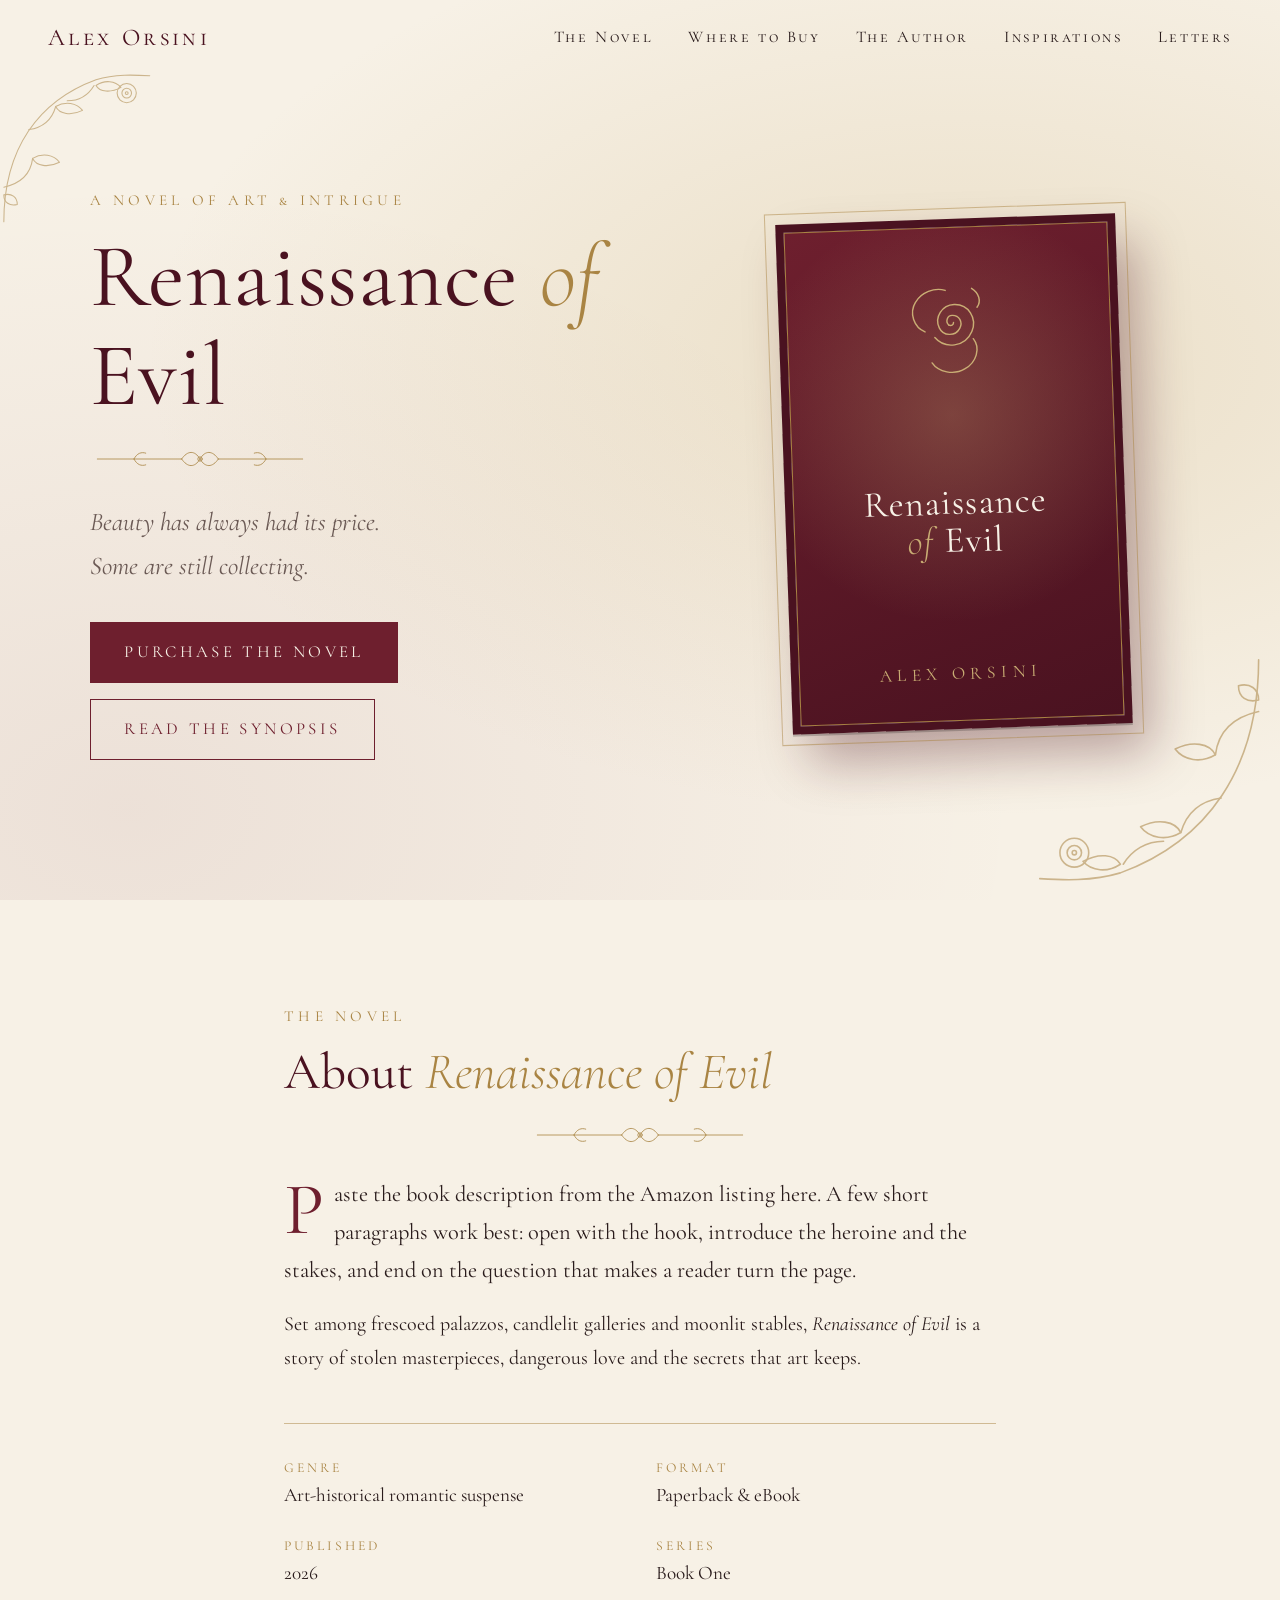
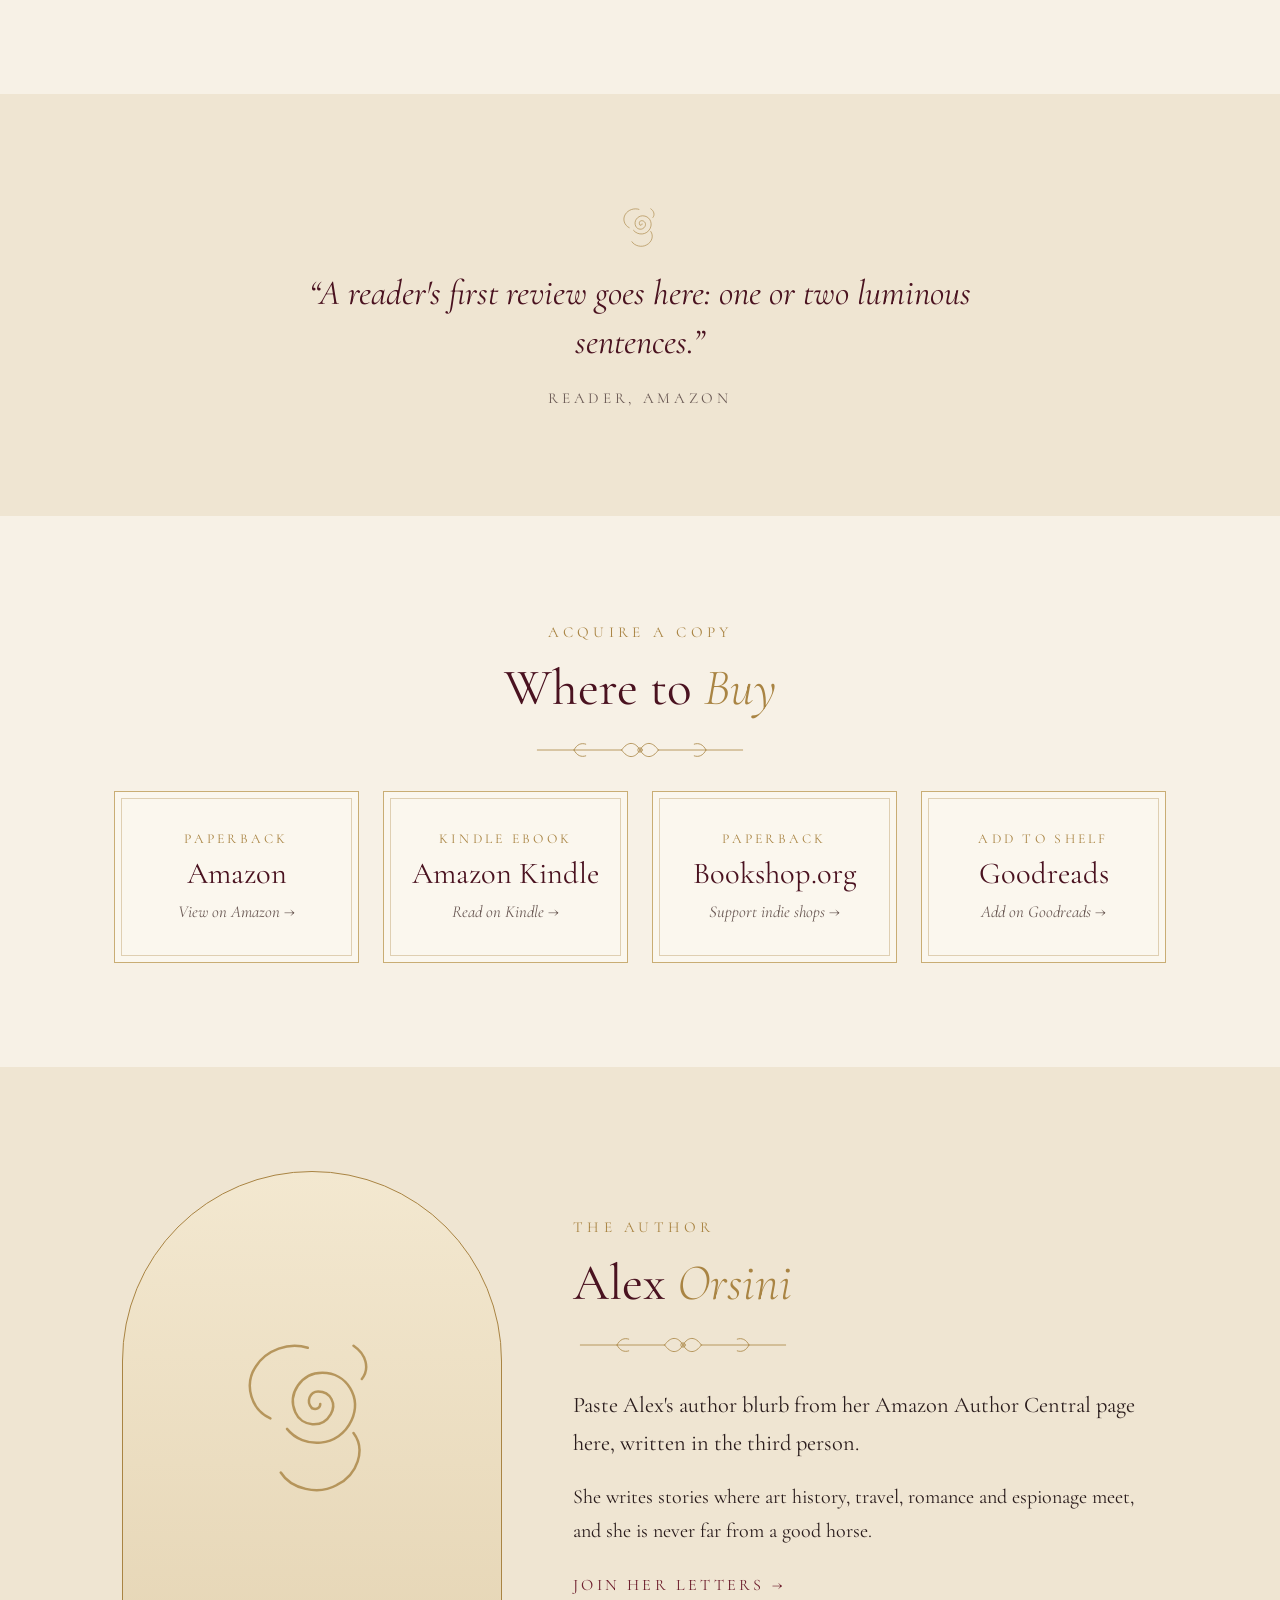
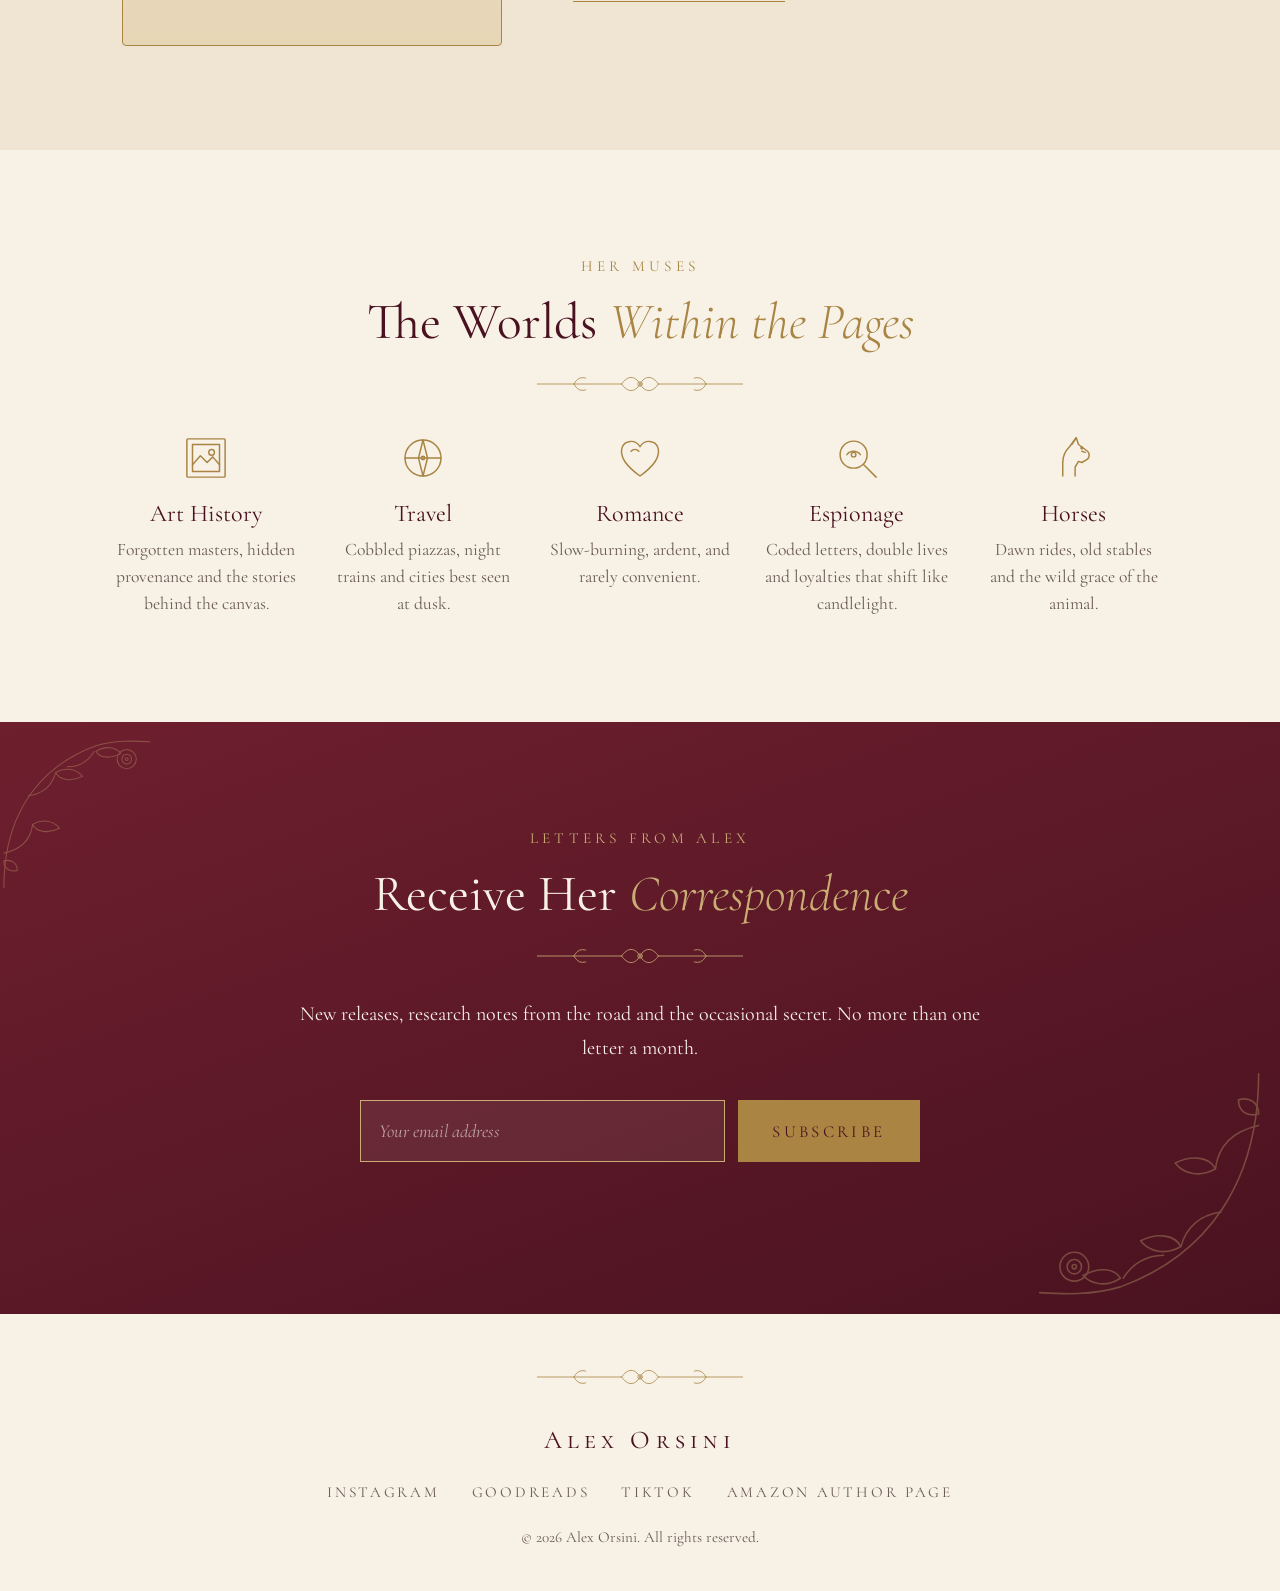
==== book-landing/index.html @ c4d339c2 "Add Alex Orsini author landing page (book-landing) Co-Authored-By: Claude Sonnet 5.5 <noreply@anthro" ====
<!DOCTYPE html>
<html lang="en">
<head>
<meta charset="UTF-8">
<meta name="viewport" content="width=device-width, initial-scale=1.0">
<title>Alex Orsini — Author of Renaissance of Evil</title>
<meta name="description" content="Alex Orsini writes novels of art, travel, romance and espionage. Discover her debut, Renaissance of Evil.">
<meta property="og:title" content="Alex Orsini — Renaissance of Evil">
<meta property="og:description" content="Art history, intrigue and romance. The debut novel by Alex Orsini.">
<meta property="og:type" content="website">
<link rel="preconnect" href="https://fonts.googleapis.com">
<link rel="preconnect" href="https://fonts.gstatic.com" crossorigin>
<link href="https://fonts.googleapis.com/css2?family=Cormorant+Garamond:ital,wght@0,300;0,400;0,500;0,600;1,300;1,400;1,500&family=Cormorant+SC:wght@400;500;600&display=swap" rel="stylesheet">
<link rel="stylesheet" href="style.css">
</head>
<body>

<!-- Reusable botanical drawings -->
<svg width="0" height="0" style="position:absolute" aria-hidden="true">
  <defs>
    <symbol id="rose" viewBox="0 0 100 100">
      <g fill="none" stroke="currentColor" stroke-width="1.2" stroke-linecap="round" stroke-linejoin="round">
        <path d="M50 50c-3-3-1-8 3-8 6 0 9 6 6 11-4 7-14 6-17-1-4-9 3-19 13-19 12 0 19 12 14 23-6 13-23 14-31 4"/>
        <path d="M50 50c2 1 4 0 4-2"/>
        <path d="M30 55c-9-4-13-16-7-25 5-8 16-12 25-9"/>
        <path d="M70 62c6 8 2 20-8 25-9 5-22 2-27-6"/>
        <path d="M74 36c4-5 2-12-4-16"/>
      </g>
    </symbol>
    <symbol id="leaf" viewBox="0 0 40 20">
      <g fill="none" stroke="currentColor" stroke-width="1.1" stroke-linecap="round" stroke-linejoin="round">
        <path d="M2 10C12 0 28 0 38 10 28 20 12 20 2 10z"/>
        <path d="M2 10h34"/>
      </g>
    </symbol>
    <symbol id="sprig" viewBox="0 0 300 40">
      <g fill="none" stroke="currentColor" stroke-width="1.1" stroke-linecap="round" stroke-linejoin="round">
        <path d="M10 20h115M175 20h115"/>
        <path d="M125 20c8-12 18-12 25 0 7-12 17-12 25 0"/>
        <path d="M125 20c8 12 18 12 25 0 7 12 17 12 25 0"/>
        <circle cx="150" cy="20" r="3"/>
        <path d="M60 20c4-8 10-10 16-8M60 20c4 8 10 10 16 8M240 20c-4-8-10-10-16-8M240 20c-4 8-10 10-16 8"/>
      </g>
    </symbol>
    <symbol id="corner" viewBox="0 0 160 160">
      <g fill="none" stroke="currentColor" stroke-width="1.1" stroke-linecap="round" stroke-linejoin="round">
        <path d="M4 156C4 80 40 30 100 8c20-6 40-5 56-4"/>
        <path d="M4 120c18-4 28-14 30-30M30 60c14-2 24-10 28-24M70 30c12 0 22-6 28-16"/>
        <path d="M34 90c10-6 22-4 28 4-12 6-24 4-28-4zM58 36c10-6 22-4 28 4-12 6-24 4-28-4zM100 14c9-6 20-5 26 2-11 6-22 5-26-2z"/>
        <path d="M18 138c-8 2-14-2-14-10 8-2 14 2 14 10z"/>
        <circle cx="132" cy="22" r="10"/><circle cx="132" cy="22" r="5"/><circle cx="132" cy="22" r="1.5"/>
      </g>
    </symbol>
    <symbol id="i-art" viewBox="0 0 48 48"><g fill="none" stroke="currentColor" stroke-width="1.3" stroke-linecap="round" stroke-linejoin="round"><rect x="7" y="7" width="34" height="34" rx="1"/><rect x="12" y="12" width="24" height="24"/><path d="M12 30l7-8 6 6 5-5 6 7"/><circle cx="29" cy="19" r="2.5"/></g></symbol>
    <symbol id="i-travel" viewBox="0 0 48 48"><g fill="none" stroke="currentColor" stroke-width="1.3" stroke-linecap="round" stroke-linejoin="round"><circle cx="24" cy="24" r="16"/><path d="M24 8l4 16-4 16-4-16z"/><path d="M8 24h32"/><circle cx="24" cy="24" r="1.5"/></g></symbol>
    <symbol id="i-romance" viewBox="0 0 48 48"><g fill="none" stroke="currentColor" stroke-width="1.3" stroke-linecap="round" stroke-linejoin="round"><path d="M24 40C10 30 6 22 8 15c2-7 12-8 16-1 4-7 14-6 16 1 2 7-2 15-16 25z"/><path d="M16 18c2-2 5-2 7 0"/></g></symbol>
    <symbol id="i-spy" viewBox="0 0 48 48"><g fill="none" stroke="currentColor" stroke-width="1.3" stroke-linecap="round" stroke-linejoin="round"><circle cx="21" cy="21" r="12"/><path d="M30 30l11 11"/><path d="M15 21c3-4 9-4 12 0"/><circle cx="21" cy="21" r="2"/></g></symbol>
    <symbol id="i-horse" viewBox="0 0 48 48"><g fill="none" stroke="currentColor" stroke-width="1.3" stroke-linecap="round" stroke-linejoin="round"><path d="M14 40V28c0-6 2-10 6-14l6-8 2 6 8 6c2 2 2 5 0 7l-5 3-3-1-3 5v8"/><path d="M26 6l-4 6M31 18l3 1"/><circle cx="31" cy="15" r=".8"/></g></symbol>
  </defs>
</svg>

<header class="site-header" id="top">
  <a href="#top" class="brand" aria-label="Alex Orsini, home">Alex Orsini</a>
  <button class="nav-toggle" aria-label="Menu" aria-expanded="false" aria-controls="nav">
    <span></span><span></span>
  </button>
  <nav id="nav" class="nav">
    <a href="#book">The Novel</a>
    <a href="#buy">Where to Buy</a>
    <a href="#author">The Author</a>
    <a href="#muses">Inspirations</a>
    <a href="#letters">Letters</a>
  </nav>
</header>

<main>

<!-- HERO -->
<section class="hero">
  <svg class="floral floral-tl" aria-hidden="true"><use href="#corner"/></svg>
  <svg class="floral floral-br" aria-hidden="true"><use href="#corner"/></svg>

  <div class="hero-text reveal">
    <p class="eyebrow">A Novel of Art &amp; Intrigue</p>
    <h1>Renaissance <em>of</em> Evil</h1>
    <svg class="divider" aria-hidden="true"><use href="#sprig"/></svg>
    <p class="tagline">Beauty has always had its price. Some are still collecting.</p>
    <div class="cta-row">
      <a href="#buy" class="btn btn-solid">Purchase the Novel</a>
      <a href="#book" class="btn btn-ghost">Read the Synopsis</a>
    </div>
  </div>

  <div class="hero-book reveal">
    <div class="book" id="cover">
      <!-- Drop the real cover at images/cover.jpg; the typeset cover below shows until then. -->
      <img src="images/cover.jpg" alt="Cover of Renaissance of Evil by Alex Orsini" onerror="this.remove()">
      <div class="cover-fallback" aria-hidden="true">
        <svg class="cover-rose"><use href="#rose"/></svg>
        <span class="cover-title">Renaissance<br><em>of</em> Evil</span>
        <span class="cover-author">Alex Orsini</span>
      </div>
    </div>
  </div>
</section>

<!-- THE BOOK -->
<section class="section" id="book">
  <div class="wrap narrow reveal">
    <p class="eyebrow">The Novel</p>
    <h2>About <em>Renaissance of Evil</em></h2>
    <svg class="divider" aria-hidden="true"><use href="#sprig"/></svg>
    <!-- TODO: paste the book description from the Amazon listing here -->
    <p class="lead drop">Paste the book description from the Amazon listing here. A few short paragraphs work best: open with the hook, introduce the heroine and the stakes, and end on the question that makes a reader turn the page.</p>
    <p>Set among frescoed palazzos, candlelit galleries and moonlit stables, <em>Renaissance of Evil</em> is a story of stolen masterpieces, dangerous love and the secrets that art keeps.</p>
    <dl class="facts">
      <div><dt>Genre</dt><dd>Art-historical romantic suspense</dd></div>
      <div><dt>Format</dt><dd>Paperback &amp; eBook</dd></div>
      <div><dt>Published</dt><dd>2026</dd></div>
      <div><dt>Series</dt><dd>Book One</dd></div>
    </dl>
  </div>
</section>

<!-- PRAISE -->
<section class="section tinted" id="praise">
  <div class="wrap narrow reveal">
    <svg class="mini-rose" aria-hidden="true"><use href="#rose"/></svg>
    <blockquote>
      <p>&ldquo;A reader's first review goes here: one or two luminous sentences.&rdquo;</p>
      <cite>Reader, Amazon</cite>
    </blockquote>
  </div>
</section>

<!-- BUY -->
<section class="section" id="buy">
  <div class="wrap reveal">
    <div class="center">
      <p class="eyebrow">Acquire a Copy</p>
      <h2>Where to <em>Buy</em></h2>
      <svg class="divider" aria-hidden="true"><use href="#sprig"/></svg>
    </div>
    <div class="cards">
      <!-- TODO: replace each href="#" with the real product link -->
      <a class="card" href="#" target="_blank" rel="noopener">
        <span class="card-kind">Paperback</span>
        <span class="card-name">Amazon</span>
        <span class="card-go">View on Amazon &rarr;</span>
      </a>
      <a class="card" href="#" target="_blank" rel="noopener">
        <span class="card-kind">Kindle eBook</span>
        <span class="card-name">Amazon Kindle</span>
        <span class="card-go">Read on Kindle &rarr;</span>
      </a>
      <a class="card" href="#" target="_blank" rel="noopener">
        <span class="card-kind">Paperback</span>
        <span class="card-name">Bookshop.org</span>
        <span class="card-go">Support indie shops &rarr;</span>
      </a>
      <a class="card" href="#" target="_blank" rel="noopener">
        <span class="card-kind">Add to Shelf</span>
        <span class="card-name">Goodreads</span>
        <span class="card-go">Add on Goodreads &rarr;</span>
      </a>
    </div>
  </div>
</section>

<!-- AUTHOR -->
<section class="section tinted" id="author">
  <div class="wrap about reveal">
    <div class="portrait">
      <div class="portrait-frame">
        <!-- Drop a photo at images/alex.jpg -->
        <img src="images/alex.jpg" alt="Portrait of Alex Orsini" onerror="this.remove()">
        <svg class="portrait-fallback" aria-hidden="true"><use href="#rose"/></svg>
      </div>
    </div>
    <div class="about-text">
      <p class="eyebrow">The Author</p>
      <h2>Alex <em>Orsini</em></h2>
      <svg class="divider left" aria-hidden="true"><use href="#sprig"/></svg>
      <!-- TODO: paste the author bio from Amazon Author Central here -->
      <p class="lead">Paste Alex's author blurb from her Amazon Author Central page here, written in the third person.</p>
      <p>She writes stories where art history, travel, romance and espionage meet, and she is never far from a good horse.</p>
      <a href="#letters" class="link">Join her letters &rarr;</a>
    </div>
  </div>
</section>

<!-- MUSES -->
<section class="section" id="muses">
  <div class="wrap reveal">
    <div class="center">
      <p class="eyebrow">Her Muses</p>
      <h2>The Worlds <em>Within the Pages</em></h2>
      <svg class="divider" aria-hidden="true"><use href="#sprig"/></svg>
    </div>
    <ul class="muses">
      <li><svg><use href="#i-art"/></svg><h3>Art History</h3><p>Forgotten masters, hidden provenance and the stories behind the canvas.</p></li>
      <li><svg><use href="#i-travel"/></svg><h3>Travel</h3><p>Cobbled piazzas, night trains and cities best seen at dusk.</p></li>
      <li><svg><use href="#i-romance"/></svg><h3>Romance</h3><p>Slow-burning, ardent, and rarely convenient.</p></li>
      <li><svg><use href="#i-spy"/></svg><h3>Espionage</h3><p>Coded letters, double lives and loyalties that shift like candlelight.</p></li>
      <li><svg><use href="#i-horse"/></svg><h3>Horses</h3><p>Dawn rides, old stables and the wild grace of the animal.</p></li>
    </ul>
  </div>
</section>

<!-- NEWSLETTER -->
<section class="section letters" id="letters">
  <svg class="floral floral-tl" aria-hidden="true"><use href="#corner"/></svg>
  <svg class="floral floral-br" aria-hidden="true"><use href="#corner"/></svg>
  <div class="wrap narrow center reveal">
    <p class="eyebrow">Letters from Alex</p>
    <h2>Receive Her <em>Correspondence</em></h2>
    <svg class="divider" aria-hidden="true"><use href="#sprig"/></svg>
    <p>New releases, research notes from the road and the occasional secret. No more than one letter a month.</p>
    <!-- TODO: point action at the email provider's form URL (Mailchimp, Kit, Substack, etc.) -->
    <form class="signup" id="signup" action="#" method="post" novalidate>
      <label class="sr" for="email">Email address</label>
      <input type="email" id="email" name="email" placeholder="Your email address" required autocomplete="email">
      <button type="submit" class="btn btn-solid">Subscribe</button>
    </form>
    <p class="form-msg" id="form-msg" role="status" aria-live="polite"></p>
  </div>
</section>

</main>

<footer class="site-footer">
  <svg class="divider" aria-hidden="true"><use href="#sprig"/></svg>
  <p class="foot-name">Alex Orsini</p>
  <nav class="socials" aria-label="Social links">
    <!-- TODO: add real profile links -->
    <a href="#" target="_blank" rel="noopener">Instagram</a>
    <a href="#" target="_blank" rel="noopener">Goodreads</a>
    <a href="#" target="_blank" rel="noopener">TikTok</a>
    <a href="#" target="_blank" rel="noopener">Amazon Author Page</a>
  </nav>
  <p class="small">&copy; <span id="year">2026</span> Alex Orsini. All rights reserved.</p>
</footer>

<script src="script.js"></script>
</body>
</html>
---- book-landing/style.css ----
:root {
  --ivory: #f7f1e6;
  --parchment: #efe5d2;
  --ink: #2a1c1c;
  --muted: #6b5a55;
  --wine: #6e1f2e;
  --wine-deep: #4a1220;
  --gold: #a98443;
  --gold-soft: #c9ad74;
  --sage: #6f7c62;
  --serif: 'Cormorant Garamond', 'Garamond', 'Times New Roman', serif;
  --caps: 'Cormorant SC', 'Cormorant Garamond', serif;
}

*, *::before, *::after { box-sizing: border-box; margin: 0; padding: 0; }
html { scroll-behavior: smooth; scroll-padding-top: 4.5rem; }

body {
  font-family: var(--serif);
  font-size: 1.25rem;
  line-height: 1.7;
  color: var(--ink);
  background: var(--ivory);
  -webkit-font-smoothing: antialiased;
}

a { color: inherit; }
svg { display: block; }
em { font-style: italic; }
.sr { position: absolute; width: 1px; height: 1px; overflow: hidden; clip: rect(0 0 0 0); }

/* ---------- Type ---------- */
h1, h2, h3 { font-weight: 400; line-height: 1.1; color: var(--wine-deep); }
h1 { font-size: clamp(3rem, 7.5vw, 5.6rem); letter-spacing: .01em; }
h1 em, h2 em { color: var(--gold); font-weight: 300; }
h2 { font-size: clamp(2.2rem, 4.5vw, 3.2rem); }
h3 { font-size: 1.5rem; }

.eyebrow {
  font-family: var(--caps);
  font-size: .95rem;
  letter-spacing: .28em;
  text-transform: uppercase;
  color: var(--gold);
  margin-bottom: .9rem;
}

.lead { font-size: 1.4rem; color: var(--ink); }
.drop::first-letter {
  float: left;
  font-size: 4.6rem;
  line-height: .8;
  padding: .35rem .6rem 0 0;
  color: var(--wine);
}

.divider {
  width: 220px; height: 30px;
  margin: 1.2rem auto 1.6rem;
  color: var(--gold);
}
.divider.left { margin-left: 0; }

/* ---------- Layout ---------- */
.wrap { max-width: 1100px; margin: 0 auto; padding: 0 1.5rem; }
.narrow { max-width: 760px; }
.center { text-align: center; }
.section { padding: 6.5rem 0; position: relative; }
.tinted { background: var(--parchment); }
.section p + p { margin-top: 1.1rem; }

/* ---------- Header ---------- */
.site-header {
  position: fixed; inset: 0 0 auto 0; z-index: 50;
  display: flex; align-items: center; justify-content: space-between;
  padding: 1.1rem clamp(1.25rem, 4vw, 3rem);
  transition: background .35s, box-shadow .35s, padding .35s;
}
.site-header.scrolled {
  background: rgba(247, 241, 230, .94);
  backdrop-filter: blur(6px);
  box-shadow: 0 1px 0 rgba(169, 132, 67, .35);
  padding-block: .7rem;
}
.brand {
  font-family: var(--caps);
  font-size: 1.5rem;
  letter-spacing: .14em;
  text-decoration: none;
  color: var(--wine-deep);
}
.nav { display: flex; gap: 2.2rem; }
.nav a {
  font-family: var(--caps);
  font-size: 1.02rem;
  letter-spacing: .16em;
  text-decoration: none;
  color: var(--ink);
  position: relative;
  padding: .2rem 0;
}
.nav a::after {
  content: ''; position: absolute; left: 0; right: 100%; bottom: 0;
  height: 1px; background: var(--gold); transition: right .3s;
}
.nav a:hover::after, .nav a:focus-visible::after { right: 0; }

.nav-toggle { display: none; background: none; border: 0; width: 44px; height: 44px; cursor: pointer; position: relative; }
.nav-toggle span { position: absolute; left: 10px; right: 10px; height: 1px; background: var(--wine-deep); transition: transform .3s, top .3s; }
.nav-toggle span:first-child { top: 18px; }
.nav-toggle span:last-child { top: 26px; }
.nav-toggle[aria-expanded="true"] span:first-child { top: 22px; transform: rotate(45deg); }
.nav-toggle[aria-expanded="true"] span:last-child { top: 22px; transform: rotate(-45deg); }

/* ---------- Hero ---------- */
.hero {
  position: relative;
  min-height: 100vh;
  display: grid;
  grid-template-columns: 1.1fr .9fr;
  align-items: center;
  gap: 3rem;
  padding: 8rem clamp(1.5rem, 7vw, 6rem) 5rem;
  background:
    radial-gradient(ellipse at 75% 40%, rgba(201, 173, 116, .28), transparent 60%),
    radial-gradient(ellipse at 10% 90%, rgba(110, 31, 46, .08), transparent 55%),
    var(--ivory);
  overflow: hidden;
}
.hero-text { position: relative; z-index: 1; }
.tagline { font-size: 1.6rem; font-style: italic; color: var(--muted); max-width: 30ch; margin-bottom: 2.2rem; }
.hero .divider { margin-left: 0; }
.cta-row { display: flex; flex-wrap: wrap; gap: 1rem; }

.floral { position: absolute; width: clamp(120px, 18vw, 240px); height: clamp(120px, 18vw, 240px); color: var(--gold); opacity: .55; pointer-events: none; }
.floral-tl { top: 4.5rem; left: 0; width: clamp(100px, 12vw, 180px); height: clamp(100px, 12vw, 180px); }
.floral-br { bottom: 1rem; right: 1rem; transform: rotate(180deg); }

/* ---------- Buttons ---------- */
.btn {
  display: inline-block;
  font-family: var(--caps);
  font-size: 1.05rem;
  letter-spacing: .2em;
  text-transform: uppercase;
  text-decoration: none;
  padding: .95rem 2.1rem;
  border: 1px solid var(--wine);
  cursor: pointer;
  transition: background .3s, color .3s, border-color .3s;
}
.btn-solid { background: var(--wine); color: var(--ivory); }
.btn-solid:hover, .btn-solid:focus-visible { background: var(--wine-deep); border-color: var(--wine-deep); }
.btn-ghost { background: transparent; color: var(--wine); }
.btn-ghost:hover, .btn-ghost:focus-visible { background: var(--wine); color: var(--ivory); }

/* ---------- Book cover ---------- */
.hero-book { display: flex; justify-content: center; position: relative; z-index: 1; }
.book {
  position: relative;
  width: min(340px, 78vw);
  aspect-ratio: 2 / 3;
  box-shadow: 0 2px 0 rgba(0,0,0,.2), 18px 28px 50px rgba(74, 18, 32, .35), -3px 0 0 rgba(0,0,0,.18) inset;
  transform: rotate(-2deg);
  transition: transform .5s;
  outline: 1px solid rgba(169, 132, 67, .5);
  outline-offset: 10px;
}
.book:hover { transform: rotate(0) translateY(-6px); }
.book img { width: 100%; height: 100%; object-fit: cover; display: block; position: relative; z-index: 2; }
.cover-fallback {
  position: absolute; inset: 0;
  display: flex; flex-direction: column; align-items: center; justify-content: space-between;
  padding: 2.4rem 1.5rem 2rem;
  text-align: center;
  color: var(--ivory);
  background:
    radial-gradient(circle at 50% 38%, rgba(201,173,116,.28), transparent 60%),
    linear-gradient(160deg, var(--wine) 0%, var(--wine-deep) 100%);
  border: 8px solid var(--wine-deep);
  box-shadow: inset 0 0 0 1px var(--gold);
}
.cover-rose { width: 120px; height: 120px; color: var(--gold-soft); }
.cover-title { font-size: 2.3rem; line-height: 1.05; letter-spacing: .03em; }
.cover-title em { color: var(--gold-soft); font-weight: 300; }
.cover-author { font-family: var(--caps); letter-spacing: .3em; font-size: 1.1rem; text-transform: uppercase; color: var(--gold-soft); }

/* ---------- Book facts ---------- */
.facts { display: grid; grid-template-columns: repeat(2, 1fr); gap: 1.4rem 2rem; margin-top: 3rem; padding-top: 2rem; border-top: 1px solid rgba(169, 132, 67, .5); }
.facts dt { font-family: var(--caps); letter-spacing: .22em; text-transform: uppercase; font-size: .85rem; color: var(--gold); }
.facts dd { font-size: 1.2rem; }

/* ---------- Praise ---------- */
.mini-rose { width: 54px; height: 54px; color: var(--gold); margin: 0 auto 1rem; }
blockquote { text-align: center; }
blockquote p { font-size: clamp(1.6rem, 3.5vw, 2.2rem); font-style: italic; line-height: 1.4; color: var(--wine-deep); }
cite { display: block; margin-top: 1.2rem; font-style: normal; font-family: var(--caps); letter-spacing: .24em; text-transform: uppercase; font-size: .95rem; color: var(--muted); }

/* ---------- Buy cards ---------- */
.cards { display: grid; grid-template-columns: repeat(auto-fit, minmax(230px, 1fr)); gap: 1.5rem; margin-top: 1rem; }
.card {
  display: flex; flex-direction: column; gap: .35rem;
  text-align: center; text-decoration: none;
  padding: 2.2rem 1.5rem;
  background: #fbf7ee;
  border: 1px solid var(--gold-soft);
  outline: 1px solid rgba(169, 132, 67, .35);
  outline-offset: -8px;
  transition: transform .3s, box-shadow .3s, background .3s;
}
.card:hover, .card:focus-visible { transform: translateY(-5px); box-shadow: 0 14px 30px rgba(74, 18, 32, .15); background: #fff; }
.card-kind { font-family: var(--caps); letter-spacing: .24em; text-transform: uppercase; font-size: .85rem; color: var(--gold); }
.card-name { font-size: 1.9rem; color: var(--wine-deep); line-height: 1.2; }
.card-go { font-style: italic; color: var(--muted); font-size: 1.05rem; }

/* ---------- About ---------- */
.about { display: grid; grid-template-columns: .8fr 1.2fr; gap: 4rem; align-items: center; }
.portrait-frame {
  position: relative;
  aspect-ratio: 4 / 5;
  max-width: 380px;
  margin: 0 auto;
  border-radius: 190px 190px 4px 4px;   /* arched, like a niche or window */
  border: 1px solid var(--gold);
  padding: 10px;
  background: linear-gradient(180deg, #f3e8d0, #e6d6b6);
}
.portrait-frame img { position: relative; z-index: 1; width: 100%; height: 100%; object-fit: cover; border-radius: 180px 180px 2px 2px; }
.portrait-fallback { position: absolute; inset: 0; margin: auto; width: 55%; height: 55%; color: var(--gold); opacity: .8; }
.link { display: inline-block; margin-top: 1.5rem; font-family: var(--caps); letter-spacing: .2em; text-transform: uppercase; font-size: 1rem; color: var(--wine); text-decoration: none; border-bottom: 1px solid var(--gold); padding-bottom: 2px; }
.link:hover { color: var(--wine-deep); }

/* ---------- Muses ---------- */
.muses { list-style: none; display: grid; grid-template-columns: repeat(5, 1fr); gap: 2.5rem 2rem; margin-top: 2rem; }
.muses li { text-align: center; }
.muses svg { width: 54px; height: 54px; margin: 0 auto 1rem; color: var(--gold); }
.muses p { font-size: 1.1rem; color: var(--muted); line-height: 1.55; margin-top: .5rem; }

/* ---------- Newsletter ---------- */
.letters {
  background: linear-gradient(160deg, var(--wine) 0%, var(--wine-deep) 100%);
  color: var(--ivory);
  overflow: hidden;
}
.letters h2 { color: var(--ivory); }
.letters h2 em, .letters .eyebrow, .letters .divider { color: var(--gold-soft); }
.letters .floral { color: var(--gold-soft); opacity: .35; }
.letters .floral-tl { top: 1rem; }
.letters .wrap { position: relative; z-index: 1; }
.signup { display: flex; gap: .8rem; margin: 2.2rem auto 0; max-width: 560px; }
.signup input {
  flex: 1; min-width: 0;
  font: inherit; font-size: 1.15rem;
  padding: .9rem 1.1rem;
  background: rgba(247, 241, 230, .08);
  border: 1px solid var(--gold-soft);
  color: var(--ivory);
}
.signup input::placeholder { color: rgba(247, 241, 230, .6); font-style: italic; }
.signup input:focus { outline: 2px solid var(--gold-soft); outline-offset: 2px; }
.letters .btn-solid { background: var(--gold); border-color: var(--gold); color: var(--wine-deep); }
.letters .btn-solid:hover, .letters .btn-solid:focus-visible { background: var(--gold-soft); border-color: var(--gold-soft); }
.form-msg { min-height: 1.6em; margin-top: 1rem !important; font-style: italic; color: var(--gold-soft); }

/* ---------- Footer ---------- */
.site-footer { text-align: center; padding: 3rem 1.5rem 2.5rem; background: var(--ivory); }
.site-footer .divider { margin-top: 0; }
.foot-name { font-family: var(--caps); font-size: 1.6rem; letter-spacing: .2em; color: var(--wine-deep); }
.socials { display: flex; flex-wrap: wrap; justify-content: center; gap: .6rem 2rem; margin: 1.2rem 0; }
.socials a { font-family: var(--caps); letter-spacing: .18em; text-transform: uppercase; font-size: .95rem; text-decoration: none; color: var(--muted); }
.socials a:hover { color: var(--wine); }
.small { font-size: .95rem; color: var(--muted); }

/* ---------- Focus ---------- */
a:focus-visible, button:focus-visible { outline: 2px solid var(--gold); outline-offset: 3px; }

/* ---------- Reveal on scroll ---------- */
.js .reveal { opacity: 0; transform: translateY(24px); transition: opacity .9s ease, transform .9s ease; }
.js .reveal.in { opacity: 1; transform: none; }

/* ---------- Responsive ---------- */
@media (max-width: 1000px) { .muses { grid-template-columns: repeat(auto-fit, minmax(190px, 1fr)); } }
@media (max-width: 860px) {
  .section { padding: 4.5rem 0; }
  .hero { grid-template-columns: 1fr; text-align: center; padding-top: 7rem; gap: 3.5rem; }
  .hero .divider { margin-inline: auto; }
  .tagline { margin-inline: auto; }
  .cta-row { justify-content: center; }
  .hero-book { order: -1; }
  .about { grid-template-columns: 1fr; gap: 2.5rem; }
  .about-text { text-align: center; }
  .about-text .divider { margin-inline: auto; }

  .nav-toggle { display: block; }
  .nav {
    position: fixed; inset: 0 0 auto 0; top: 0;
    flex-direction: column; align-items: center; gap: 1.6rem;
    padding: 5.5rem 1.5rem 2.2rem;
    background: var(--ivory);
    border-bottom: 1px solid var(--gold);
    transform: translateY(-100%);
    transition: transform .4s ease;
    z-index: -1;
  }
  .nav.open { transform: none; }
  .nav a { font-size: 1.2rem; }
}
@media (max-width: 520px) {
  body { font-size: 1.15rem; }
  .facts { grid-template-columns: 1fr; }
  .signup { flex-direction: column; }
  .floral { opacity: .35; }
}

@media (prefers-reduced-motion: reduce) {
  html { scroll-behavior: auto; }
  .js .reveal { opacity: 1; transform: none; transition: none; }
  .book, .card, .nav { transition: none; }
}
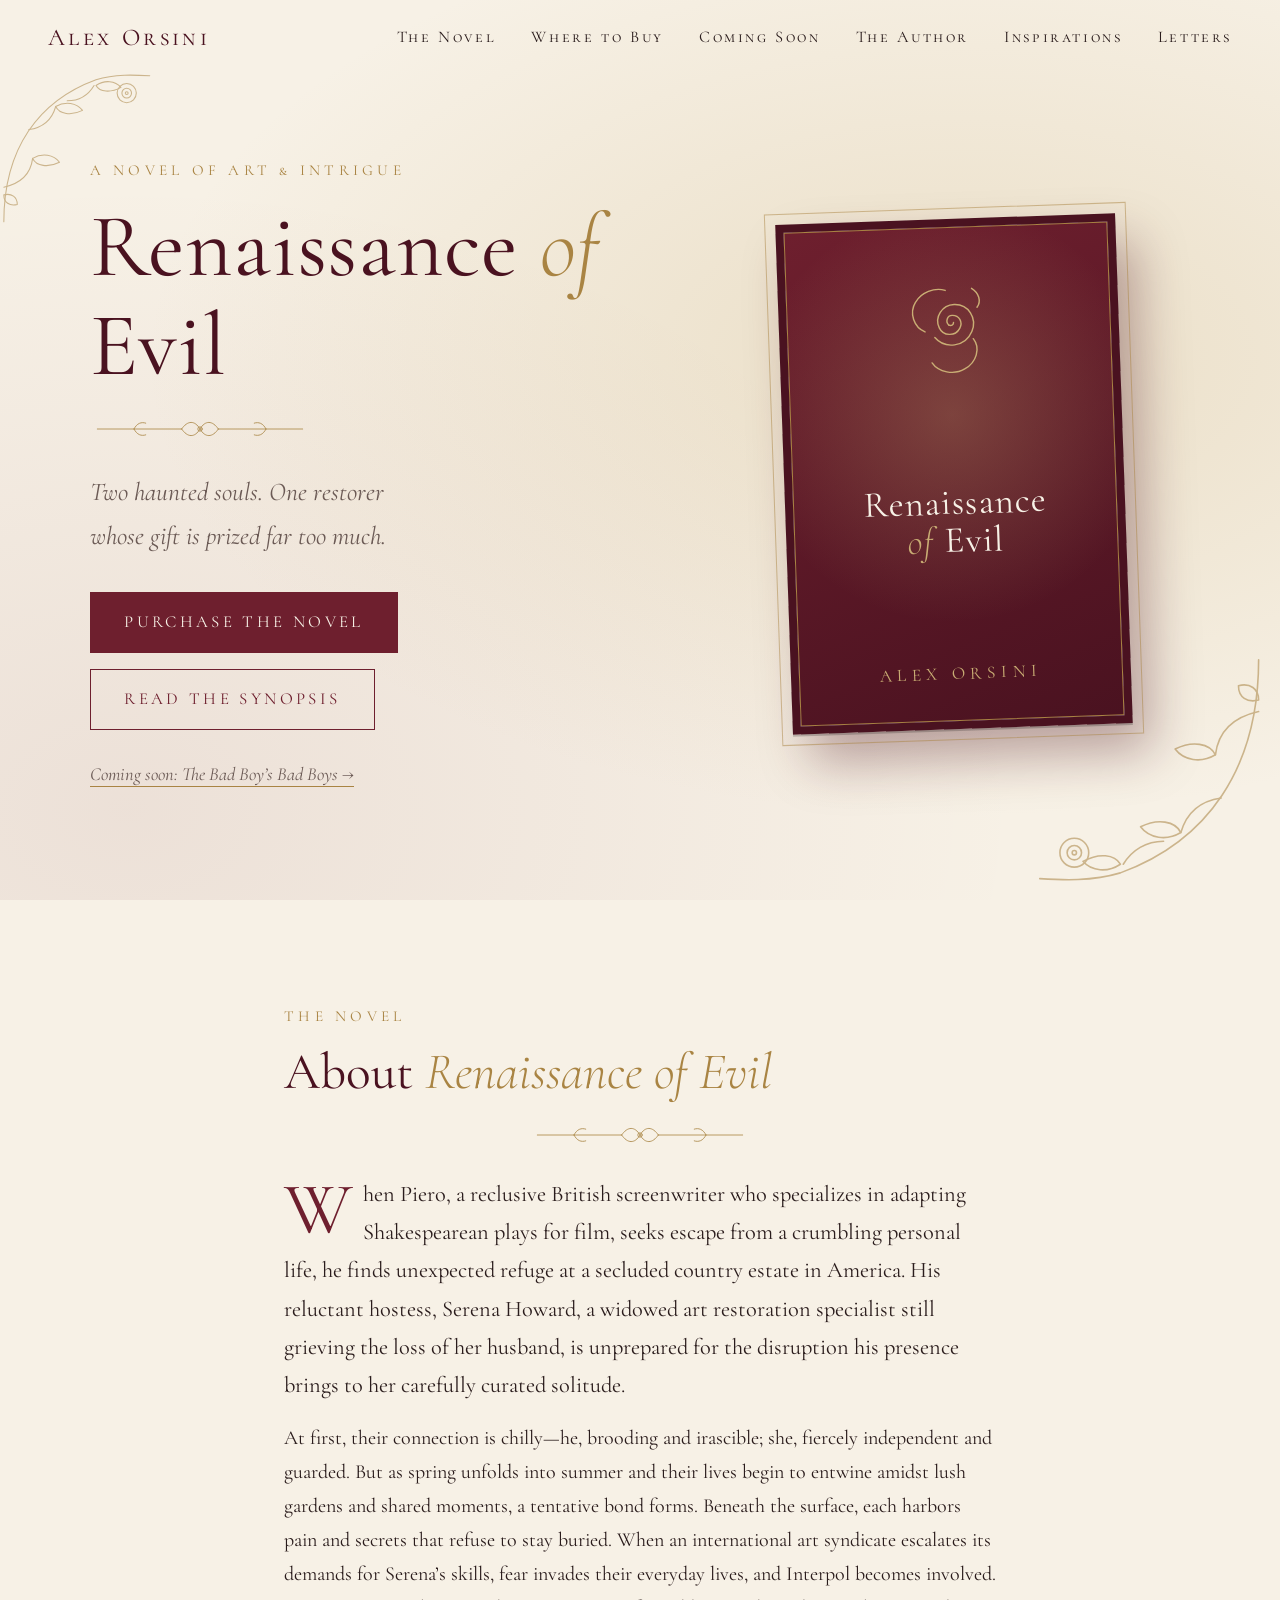
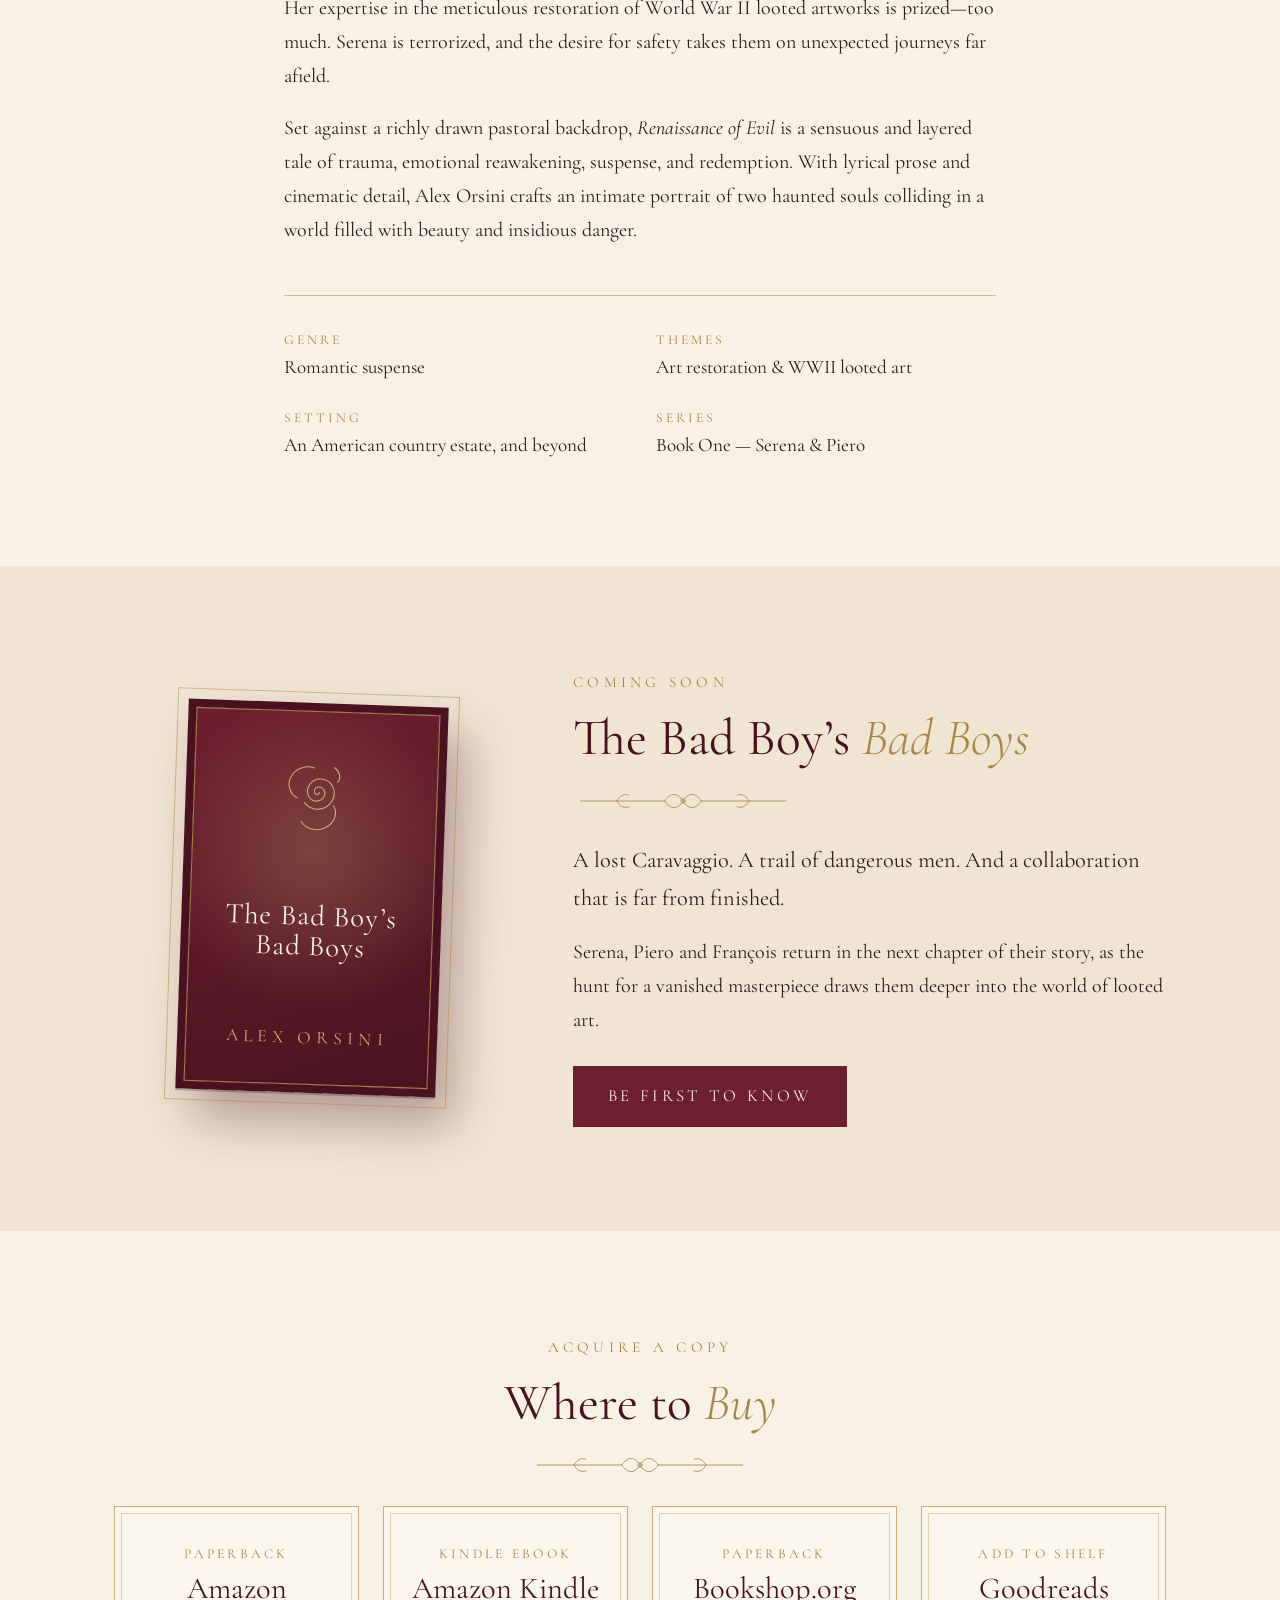
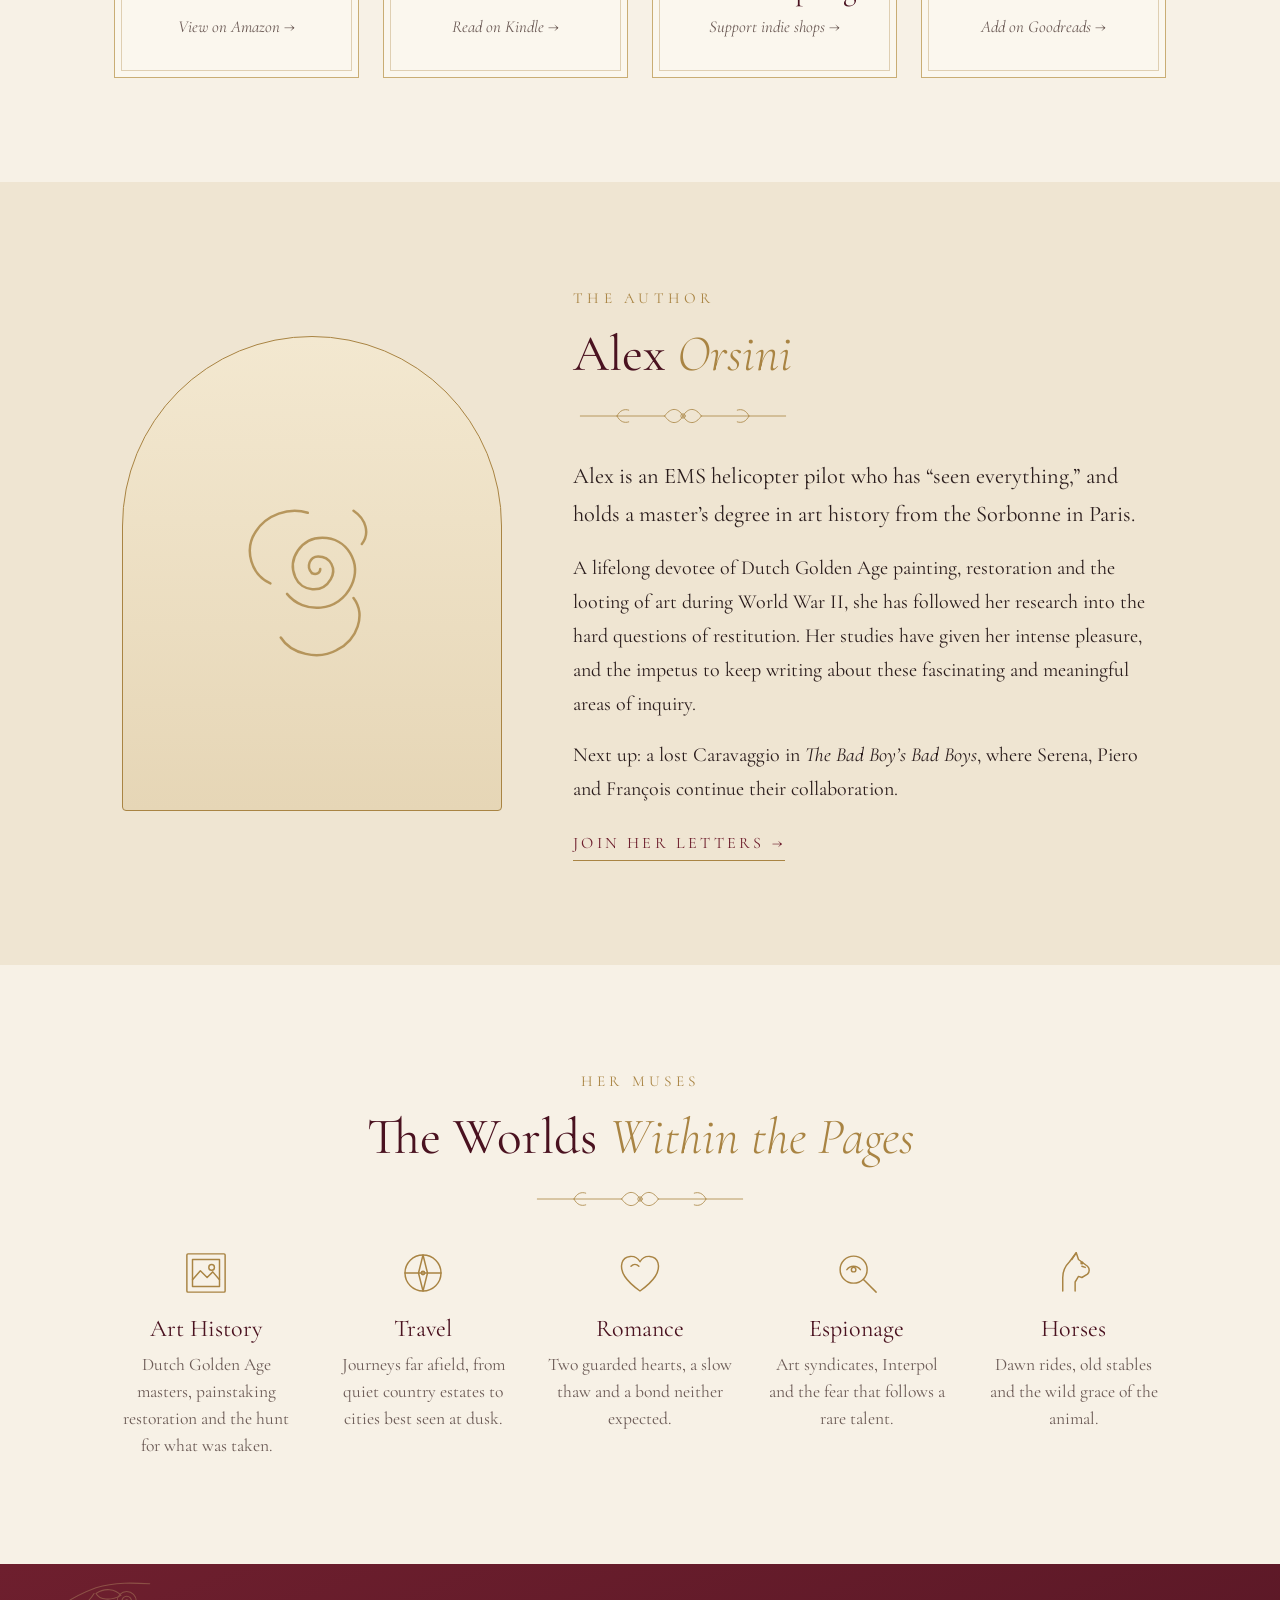
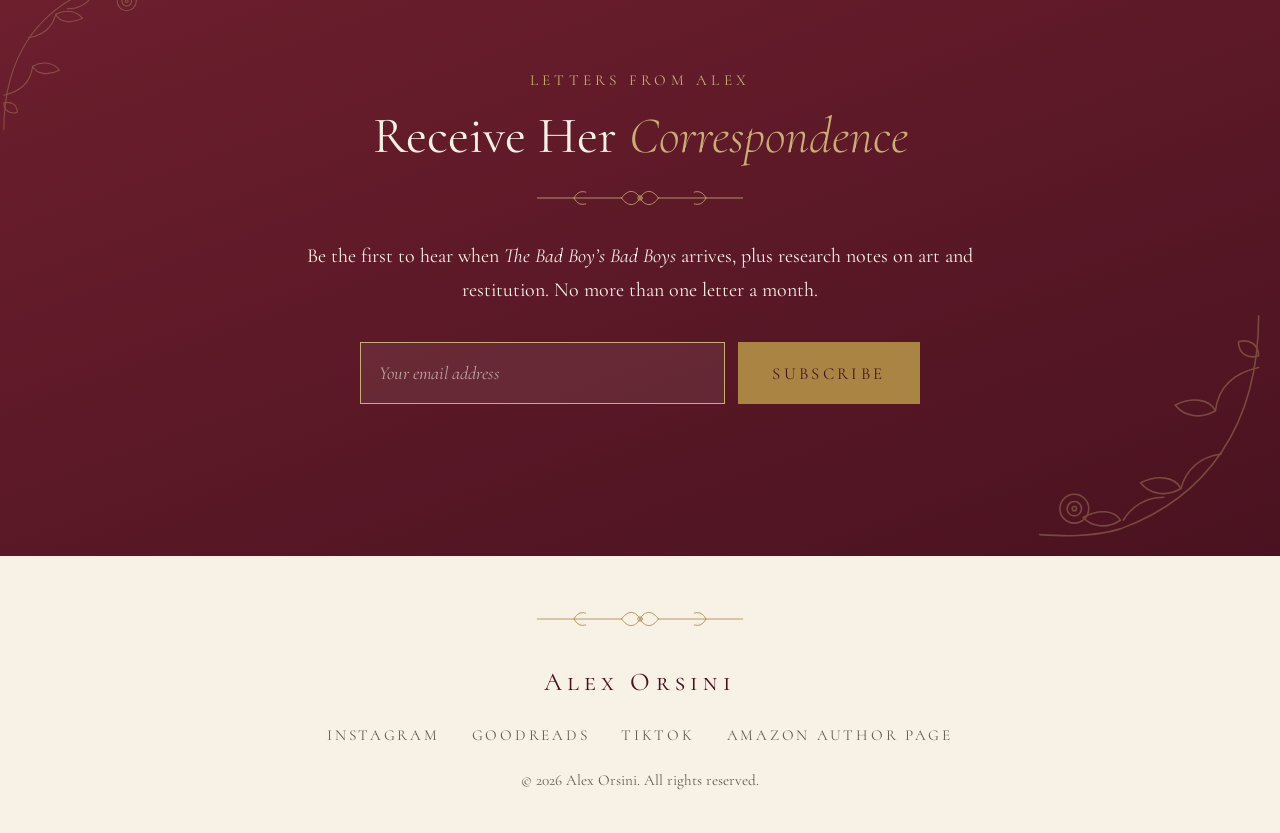
==== commit 5892c3aa: "Fill in book description and bio, add Coming Soon section for The Bad Boy's Bad Boys Co-Authored-By:" ====
--- a/book-landing/index.html
+++ b/book-landing/index.html
@@ -4,9 +4,9 @@
 <meta charset="UTF-8">
 <meta name="viewport" content="width=device-width, initial-scale=1.0">
 <title>Alex Orsini — Author of Renaissance of Evil</title>
-<meta name="description" content="Alex Orsini writes novels of art, travel, romance and espionage. Discover her debut, Renaissance of Evil.">
+<meta name="description" content="Alex Orsini writes sensuous suspense at the crossroads of art restoration, Dutch Golden Age painting and the long reckoning with Nazi-looted art. Discover Renaissance of Evil.">
 <meta property="og:title" content="Alex Orsini — Renaissance of Evil">
-<meta property="og:description" content="Art history, intrigue and romance. The debut novel by Alex Orsini.">
+<meta property="og:description" content="Two haunted souls, a restorer of looted masterpieces and an art syndicate that will not let go.">
 <meta property="og:type" content="website">
 <link rel="preconnect" href="https://fonts.googleapis.com">
 <link rel="preconnect" href="https://fonts.gstatic.com" crossorigin>
@@ -67,6 +67,7 @@
   <nav id="nav" class="nav">
     <a href="#book">The Novel</a>
     <a href="#buy">Where to Buy</a>
+    <a href="#next">Coming Soon</a>
     <a href="#author">The Author</a>
     <a href="#muses">Inspirations</a>
     <a href="#letters">Letters</a>
@@ -84,11 +85,12 @@
     <p class="eyebrow">A Novel of Art &amp; Intrigue</p>
     <h1>Renaissance <em>of</em> Evil</h1>
     <svg class="divider" aria-hidden="true"><use href="#sprig"/></svg>
-    <p class="tagline">Beauty has always had its price. Some are still collecting.</p>
+    <p class="tagline">Two haunted souls. One restorer whose gift is prized far too much.</p>
     <div class="cta-row">
       <a href="#buy" class="btn btn-solid">Purchase the Novel</a>
       <a href="#book" class="btn btn-ghost">Read the Synopsis</a>
     </div>
+    <p class="soon-note"><a href="#next">Coming soon: <em>The Bad Boy&rsquo;s Bad Boys</em> &rarr;</a></p>
   </div>
 
   <div class="hero-book reveal">
@@ -110,26 +112,40 @@
     <p class="eyebrow">The Novel</p>
     <h2>About <em>Renaissance of Evil</em></h2>
     <svg class="divider" aria-hidden="true"><use href="#sprig"/></svg>
-    <!-- TODO: paste the book description from the Amazon listing here -->
-    <p class="lead drop">Paste the book description from the Amazon listing here. A few short paragraphs work best: open with the hook, introduce the heroine and the stakes, and end on the question that makes a reader turn the page.</p>
-    <p>Set among frescoed palazzos, candlelit galleries and moonlit stables, <em>Renaissance of Evil</em> is a story of stolen masterpieces, dangerous love and the secrets that art keeps.</p>
+    <p class="lead drop">When Piero, a reclusive British screenwriter who specializes in adapting Shakespearean plays for film, seeks escape from a crumbling personal life, he finds unexpected refuge at a secluded country estate in America. His reluctant hostess, Serena Howard, a widowed art restoration specialist still grieving the loss of her husband, is unprepared for the disruption his presence brings to her carefully curated solitude.</p>
+    <p>At first, their connection is chilly&mdash;he, brooding and irascible; she, fiercely independent and guarded. But as spring unfolds into summer and their lives begin to entwine amidst lush gardens and shared moments, a tentative bond forms. Beneath the surface, each harbors pain and secrets that refuse to stay buried. When an international art syndicate escalates its demands for Serena&rsquo;s skills, fear invades their everyday lives, and Interpol becomes involved. Her expertise in the meticulous restoration of World War II looted artworks is prized&mdash;too much. Serena is terrorized, and the desire for safety takes them on unexpected journeys far afield.</p>
+    <p>Set against a richly drawn pastoral backdrop, <em>Renaissance of Evil</em> is a sensuous and layered tale of trauma, emotional reawakening, suspense, and redemption. With lyrical prose and cinematic detail, Alex Orsini crafts an intimate portrait of two haunted souls colliding in a world filled with beauty and insidious danger.</p>
     <dl class="facts">
-      <div><dt>Genre</dt><dd>Art-historical romantic suspense</dd></div>
-      <div><dt>Format</dt><dd>Paperback &amp; eBook</dd></div>
-      <div><dt>Published</dt><dd>2026</dd></div>
-      <div><dt>Series</dt><dd>Book One</dd></div>
+      <div><dt>Genre</dt><dd>Romantic suspense</dd></div>
+      <div><dt>Themes</dt><dd>Art restoration &amp; WWII looted art</dd></div>
+      <div><dt>Setting</dt><dd>An American country estate, and beyond</dd></div>
+      <div><dt>Series</dt><dd>Book One &mdash; Serena &amp; Piero</dd></div>
     </dl>
   </div>
 </section>
 
-<!-- PRAISE -->
-<section class="section tinted" id="praise">
-  <div class="wrap narrow reveal">
-    <svg class="mini-rose" aria-hidden="true"><use href="#rose"/></svg>
-    <blockquote>
-      <p>&ldquo;A reader's first review goes here: one or two luminous sentences.&rdquo;</p>
-      <cite>Reader, Amazon</cite>
-    </blockquote>
+<!-- COMING SOON -->
+<section class="section tinted" id="next">
+  <div class="wrap next reveal">
+    <div class="next-cover">
+      <!-- Drop the cover at images/book2.jpg when it is ready -->
+      <div class="book book-sm">
+        <img src="images/book2.jpg" alt="Cover of The Bad Boy's Bad Boys by Alex Orsini" onerror="this.remove()">
+        <div class="cover-fallback" aria-hidden="true">
+          <svg class="cover-rose"><use href="#rose"/></svg>
+          <span class="cover-title">The Bad Boy&rsquo;s<br>Bad Boys</span>
+          <span class="cover-author">Alex Orsini</span>
+        </div>
+      </div>
+    </div>
+    <div class="next-text">
+      <p class="eyebrow">Coming Soon</p>
+      <h2>The Bad Boy&rsquo;s <em>Bad Boys</em></h2>
+      <svg class="divider left" aria-hidden="true"><use href="#sprig"/></svg>
+      <p class="lead">A lost Caravaggio. A trail of dangerous men. And a collaboration that is far from finished.</p>
+      <p>Serena, Piero and Fran&ccedil;ois return in the next chapter of their story, as the hunt for a vanished masterpiece draws them deeper into the world of looted art.</p>
+      <a href="#letters" class="btn btn-solid next-btn">Be First to Know</a>
+    </div>
   </div>
 </section>
 
@@ -143,12 +159,12 @@
     </div>
     <div class="cards">
       <!-- TODO: replace each href="#" with the real product link -->
-      <a class="card" href="#" target="_blank" rel="noopener">
+      <a class="card" href="https://www.amazon.com/dp/B0FWBVG975" target="_blank" rel="noopener">
         <span class="card-kind">Paperback</span>
         <span class="card-name">Amazon</span>
         <span class="card-go">View on Amazon &rarr;</span>
       </a>
-      <a class="card" href="#" target="_blank" rel="noopener">
+      <a class="card" href="https://www.amazon.com/dp/B0FWBVG975" target="_blank" rel="noopener">
         <span class="card-kind">Kindle eBook</span>
         <span class="card-name">Amazon Kindle</span>
         <span class="card-go">Read on Kindle &rarr;</span>
@@ -181,9 +197,9 @@
       <p class="eyebrow">The Author</p>
       <h2>Alex <em>Orsini</em></h2>
       <svg class="divider left" aria-hidden="true"><use href="#sprig"/></svg>
-      <!-- TODO: paste the author bio from Amazon Author Central here -->
-      <p class="lead">Paste Alex's author blurb from her Amazon Author Central page here, written in the third person.</p>
-      <p>She writes stories where art history, travel, romance and espionage meet, and she is never far from a good horse.</p>
+      <p class="lead">Alex is an EMS helicopter pilot who has &ldquo;seen everything,&rdquo; and holds a master&rsquo;s degree in art history from the Sorbonne in Paris.</p>
+      <p>A lifelong devotee of Dutch Golden Age painting, restoration and the looting of art during World War II, she has followed her research into the hard questions of restitution. Her studies have given her intense pleasure, and the impetus to keep writing about these fascinating and meaningful areas of inquiry.</p>
+      <p>Next up: a lost Caravaggio in <em>The Bad Boy&rsquo;s Bad Boys</em>, where Serena, Piero and Fran&ccedil;ois continue their collaboration.</p>
       <a href="#letters" class="link">Join her letters &rarr;</a>
     </div>
   </div>
@@ -198,10 +214,10 @@
       <svg class="divider" aria-hidden="true"><use href="#sprig"/></svg>
     </div>
     <ul class="muses">
-      <li><svg><use href="#i-art"/></svg><h3>Art History</h3><p>Forgotten masters, hidden provenance and the stories behind the canvas.</p></li>
-      <li><svg><use href="#i-travel"/></svg><h3>Travel</h3><p>Cobbled piazzas, night trains and cities best seen at dusk.</p></li>
-      <li><svg><use href="#i-romance"/></svg><h3>Romance</h3><p>Slow-burning, ardent, and rarely convenient.</p></li>
-      <li><svg><use href="#i-spy"/></svg><h3>Espionage</h3><p>Coded letters, double lives and loyalties that shift like candlelight.</p></li>
+      <li><svg><use href="#i-art"/></svg><h3>Art History</h3><p>Dutch Golden Age masters, painstaking restoration and the hunt for what was taken.</p></li>
+      <li><svg><use href="#i-travel"/></svg><h3>Travel</h3><p>Journeys far afield, from quiet country estates to cities best seen at dusk.</p></li>
+      <li><svg><use href="#i-romance"/></svg><h3>Romance</h3><p>Two guarded hearts, a slow thaw and a bond neither expected.</p></li>
+      <li><svg><use href="#i-spy"/></svg><h3>Espionage</h3><p>Art syndicates, Interpol and the fear that follows a rare talent.</p></li>
       <li><svg><use href="#i-horse"/></svg><h3>Horses</h3><p>Dawn rides, old stables and the wild grace of the animal.</p></li>
     </ul>
   </div>
@@ -215,7 +231,7 @@
     <p class="eyebrow">Letters from Alex</p>
     <h2>Receive Her <em>Correspondence</em></h2>
     <svg class="divider" aria-hidden="true"><use href="#sprig"/></svg>
-    <p>New releases, research notes from the road and the occasional secret. No more than one letter a month.</p>
+    <p>Be the first to hear when <em>The Bad Boy&rsquo;s Bad Boys</em> arrives, plus research notes on art and restitution. No more than one letter a month.</p>
     <!-- TODO: point action at the email provider's form URL (Mailchimp, Kit, Substack, etc.) -->
     <form class="signup" id="signup" action="#" method="post" novalidate>
       <label class="sr" for="email">Email address</label>
--- a/book-landing/style.css
+++ b/book-landing/style.css
@@ -190,7 +190,19 @@
 .facts dt { font-family: var(--caps); letter-spacing: .22em; text-transform: uppercase; font-size: .85rem; color: var(--gold); }
 .facts dd { font-size: 1.2rem; }
 
-/* ---------- Praise ---------- */
+/* ---------- Coming soon ---------- */
+.soon-note { margin-top: 1.8rem; font-style: italic; color: var(--muted); font-size: 1.15rem; }
+.soon-note a { text-decoration: none; border-bottom: 1px solid var(--gold); padding-bottom: 1px; }
+.soon-note a:hover { color: var(--wine); }
+.next { display: grid; grid-template-columns: .8fr 1.2fr; gap: 4rem; align-items: center; }
+.next-cover { display: flex; justify-content: center; }
+.book-sm { width: min(260px, 70vw); transform: rotate(2deg); }
+.book-sm .cover-title { font-size: 1.8rem; }
+.book-sm .cover-rose { width: 90px; height: 90px; }
+.next-btn { margin-top: 1.8rem; }
+.next-text .lead + p { margin-top: 1.1rem; }
+
+/* ---------- Praise (unused) ---------- */
 .mini-rose { width: 54px; height: 54px; color: var(--gold); margin: 0 auto 1rem; }
 blockquote { text-align: center; }
 blockquote p { font-size: clamp(1.6rem, 3.5vw, 2.2rem); font-style: italic; line-height: 1.4; color: var(--wine-deep); }
@@ -287,9 +299,9 @@
   .tagline { margin-inline: auto; }
   .cta-row { justify-content: center; }
   .hero-book { order: -1; }
-  .about { grid-template-columns: 1fr; gap: 2.5rem; }
-  .about-text { text-align: center; }
-  .about-text .divider { margin-inline: auto; }
+  .about, .next { grid-template-columns: 1fr; gap: 2.5rem; }
+  .about-text, .next-text { text-align: center; }
+  .about-text .divider, .next-text .divider { margin-inline: auto; }
 
   .nav-toggle { display: block; }
   .nav {
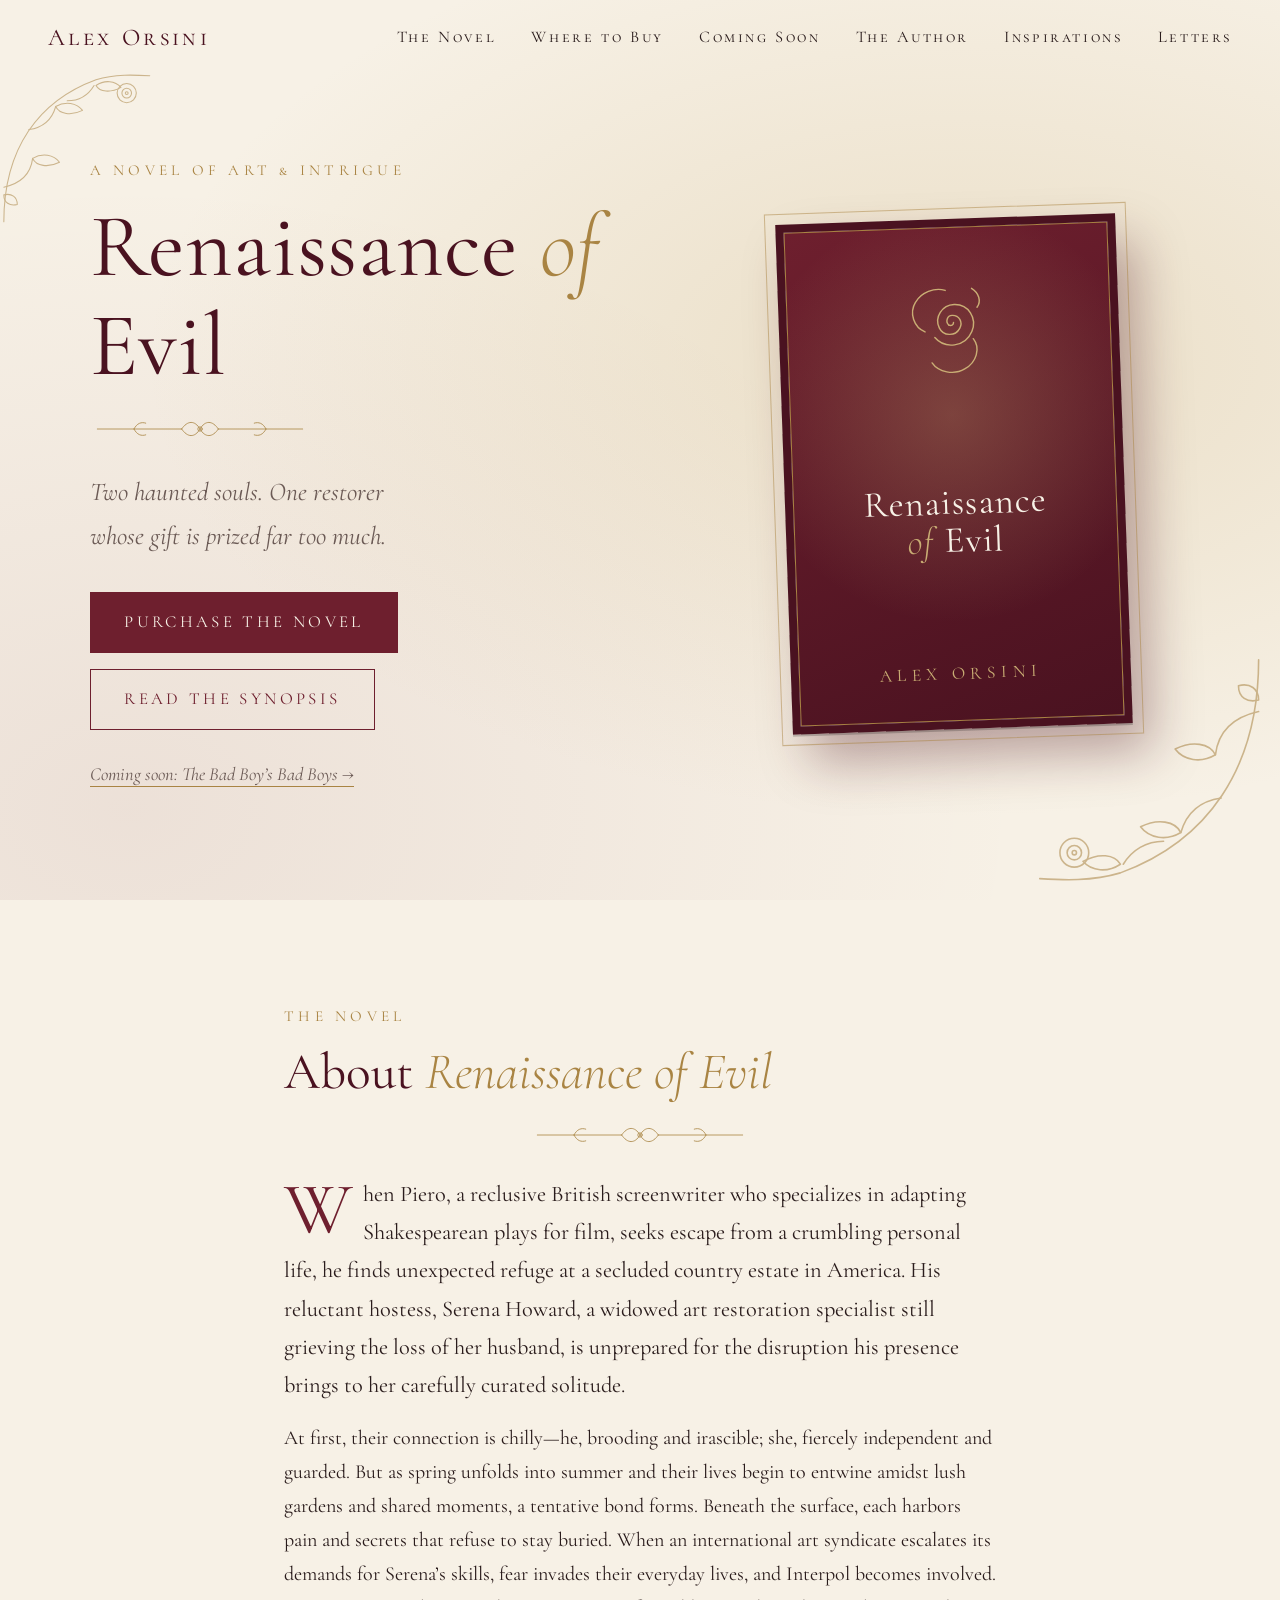
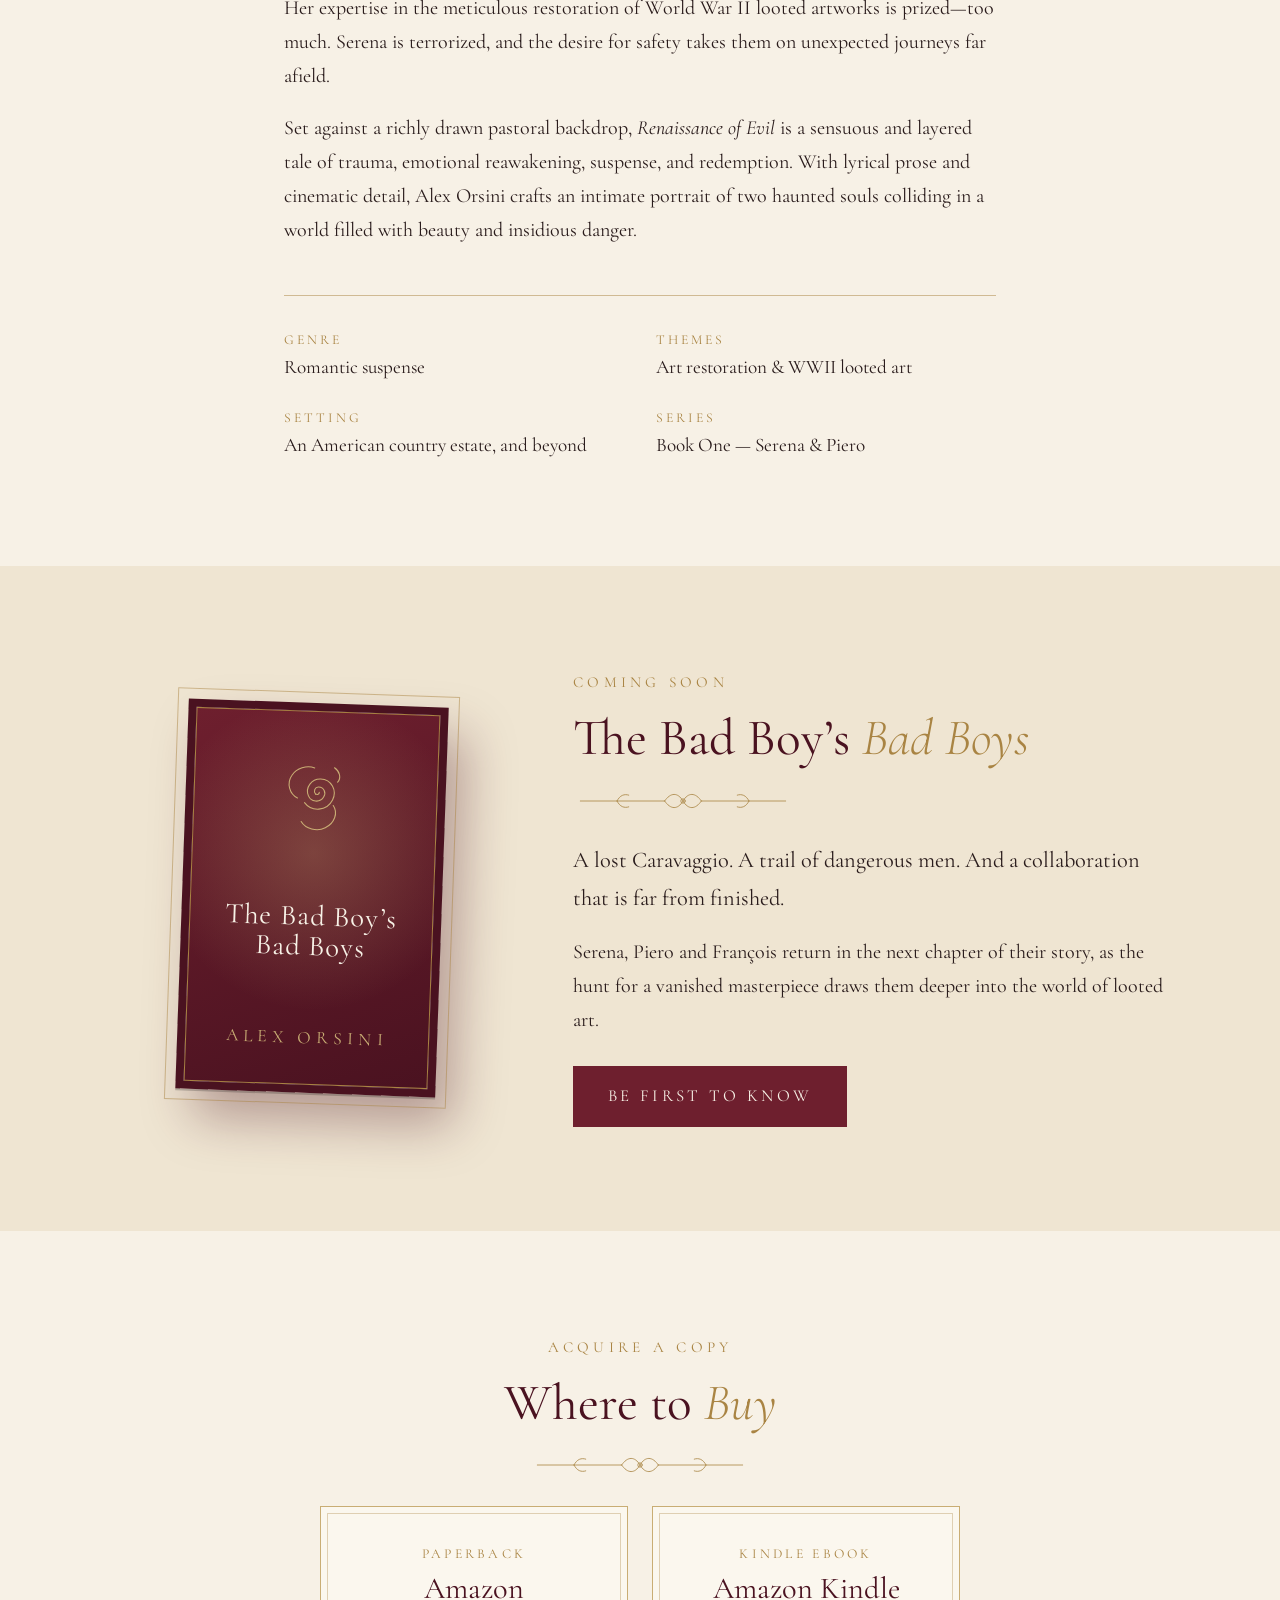
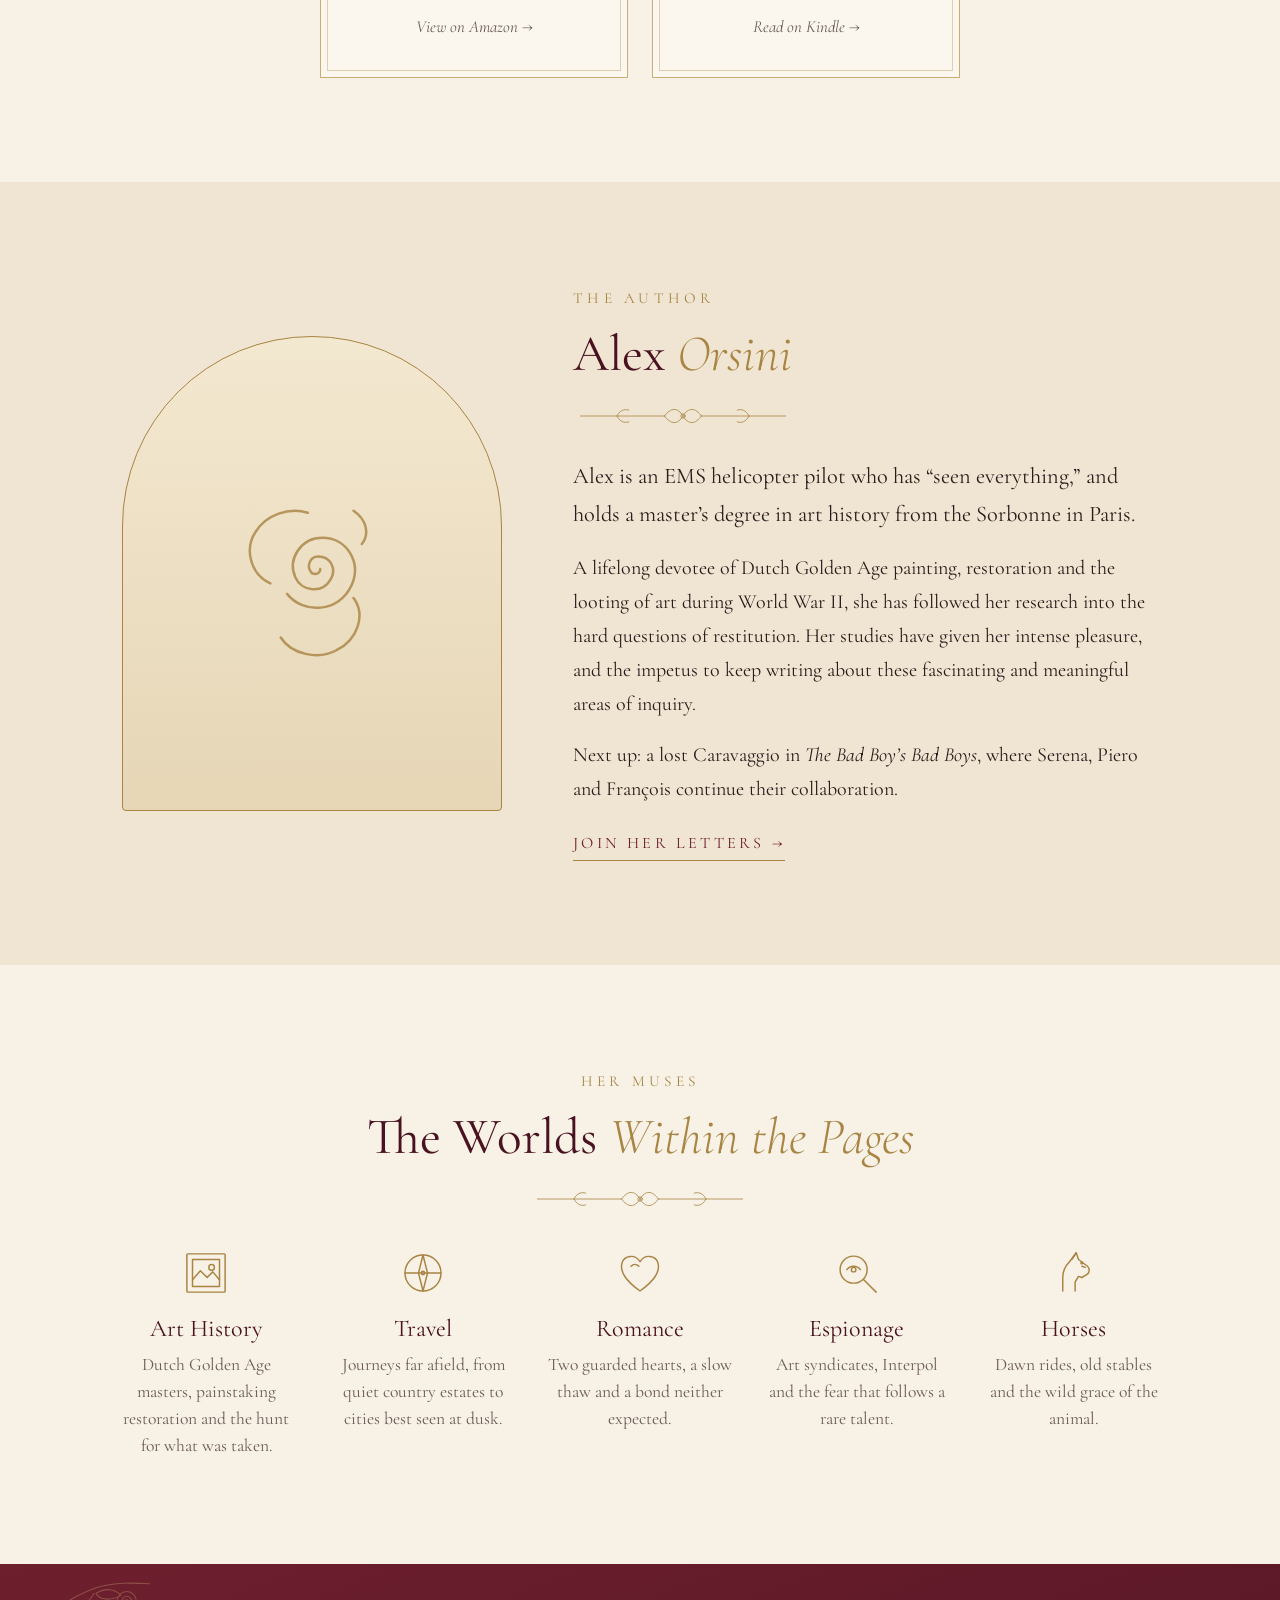
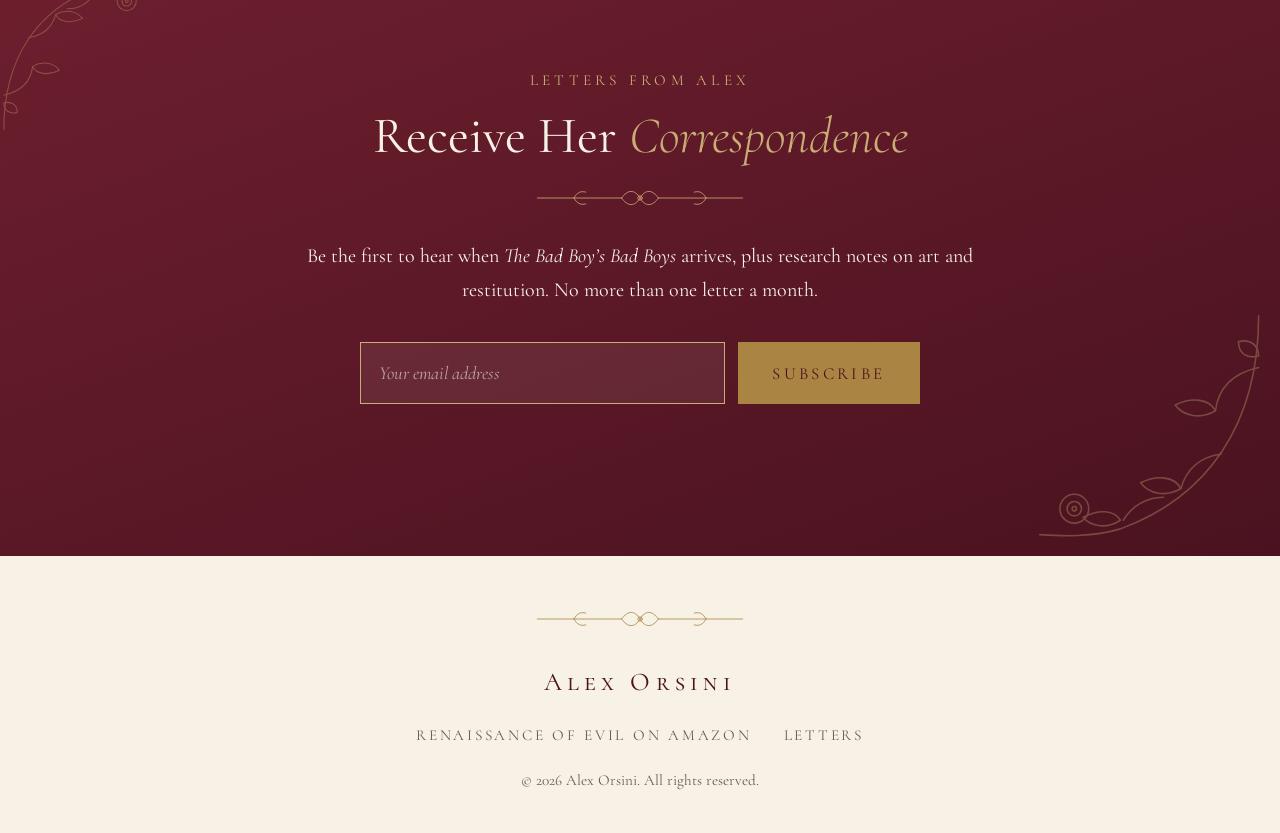
==== commit be000a4c: "Remove Bookshop.org and Goodreads, trim social links Co-Authored-By: Claude Sonnet 5.5 <noreply@anth" ====
--- a/book-landing/index.html
+++ b/book-landing/index.html
@@ -158,7 +158,6 @@
       <svg class="divider" aria-hidden="true"><use href="#sprig"/></svg>
     </div>
     <div class="cards">
-      <!-- TODO: replace each href="#" with the real product link -->
       <a class="card" href="https://www.amazon.com/dp/B0FWBVG975" target="_blank" rel="noopener">
         <span class="card-kind">Paperback</span>
         <span class="card-name">Amazon</span>
@@ -168,16 +167,6 @@
         <span class="card-kind">Kindle eBook</span>
         <span class="card-name">Amazon Kindle</span>
         <span class="card-go">Read on Kindle &rarr;</span>
-      </a>
-      <a class="card" href="#" target="_blank" rel="noopener">
-        <span class="card-kind">Paperback</span>
-        <span class="card-name">Bookshop.org</span>
-        <span class="card-go">Support indie shops &rarr;</span>
-      </a>
-      <a class="card" href="#" target="_blank" rel="noopener">
-        <span class="card-kind">Add to Shelf</span>
-        <span class="card-name">Goodreads</span>
-        <span class="card-go">Add on Goodreads &rarr;</span>
       </a>
     </div>
   </div>
@@ -247,12 +236,9 @@
 <footer class="site-footer">
   <svg class="divider" aria-hidden="true"><use href="#sprig"/></svg>
   <p class="foot-name">Alex Orsini</p>
-  <nav class="socials" aria-label="Social links">
-    <!-- TODO: add real profile links -->
-    <a href="#" target="_blank" rel="noopener">Instagram</a>
-    <a href="#" target="_blank" rel="noopener">Goodreads</a>
-    <a href="#" target="_blank" rel="noopener">TikTok</a>
-    <a href="#" target="_blank" rel="noopener">Amazon Author Page</a>
+  <nav class="socials" aria-label="Links">
+    <a href="https://www.amazon.com/dp/B0FWBVG975" target="_blank" rel="noopener">Renaissance of Evil on Amazon</a>
+    <a href="#letters">Letters</a>
   </nav>
   <p class="small">&copy; <span id="year">2026</span> Alex Orsini. All rights reserved.</p>
 </footer>
--- a/book-landing/style.css
+++ b/book-landing/style.css
@@ -209,7 +209,7 @@
 cite { display: block; margin-top: 1.2rem; font-style: normal; font-family: var(--caps); letter-spacing: .24em; text-transform: uppercase; font-size: .95rem; color: var(--muted); }
 
 /* ---------- Buy cards ---------- */
-.cards { display: grid; grid-template-columns: repeat(auto-fit, minmax(230px, 1fr)); gap: 1.5rem; margin-top: 1rem; }
+.cards { display: grid; grid-template-columns: repeat(auto-fit, minmax(230px, 1fr)); gap: 1.5rem; margin: 1rem auto 0; max-width: 640px; }
 .card {
   display: flex; flex-direction: column; gap: .35rem;
   text-align: center; text-decoration: none;
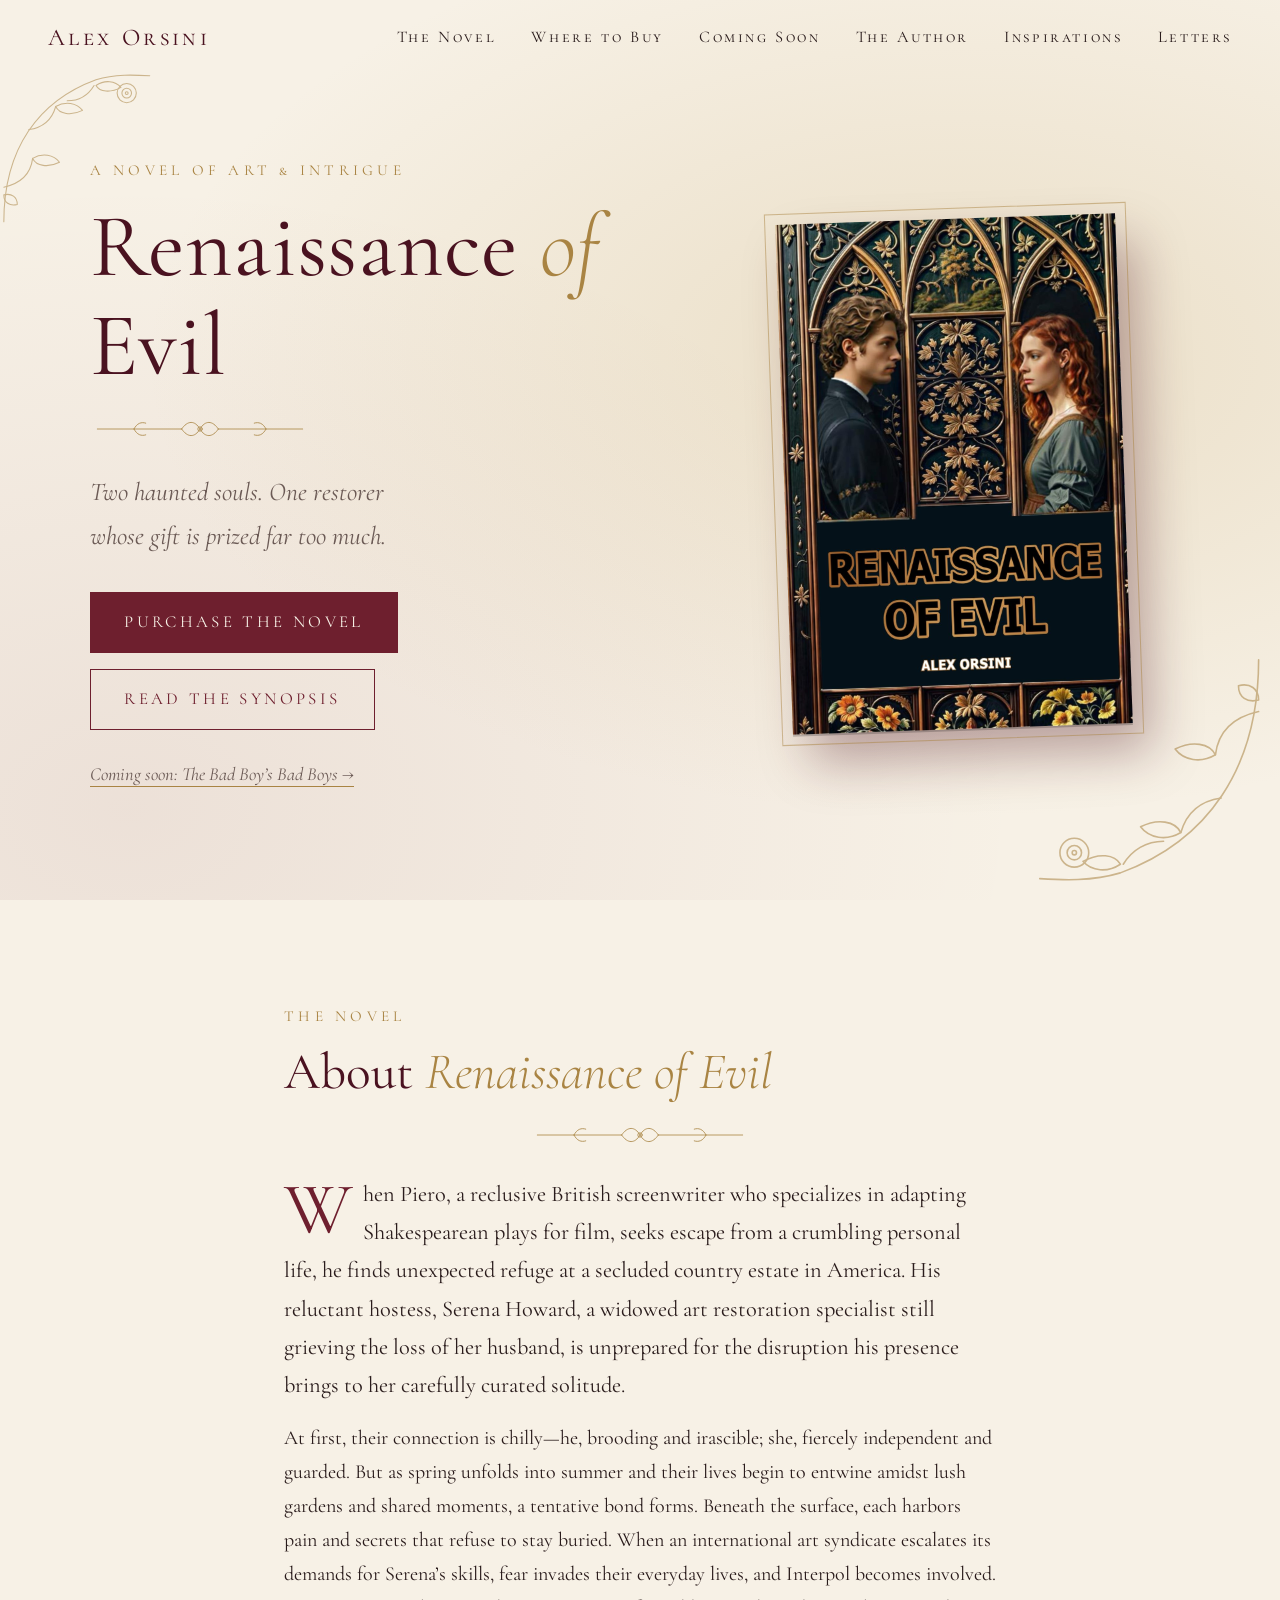
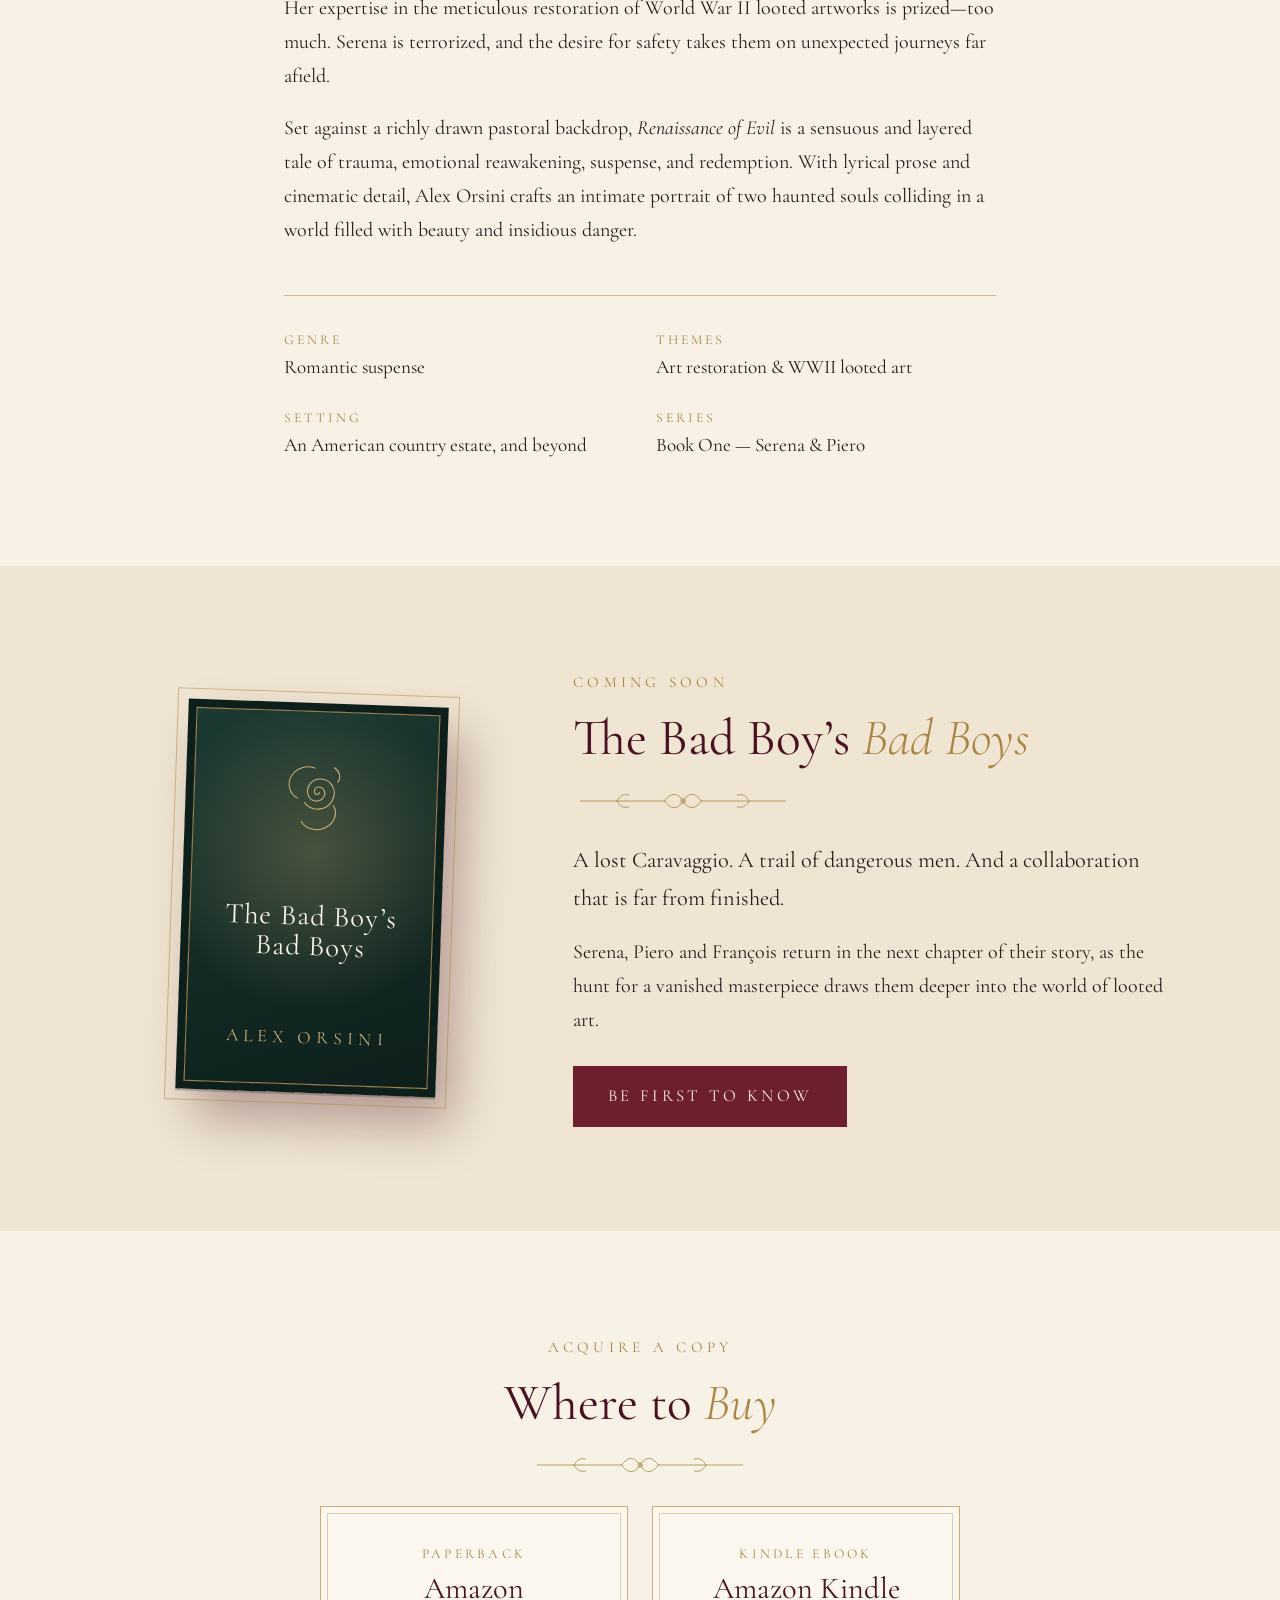
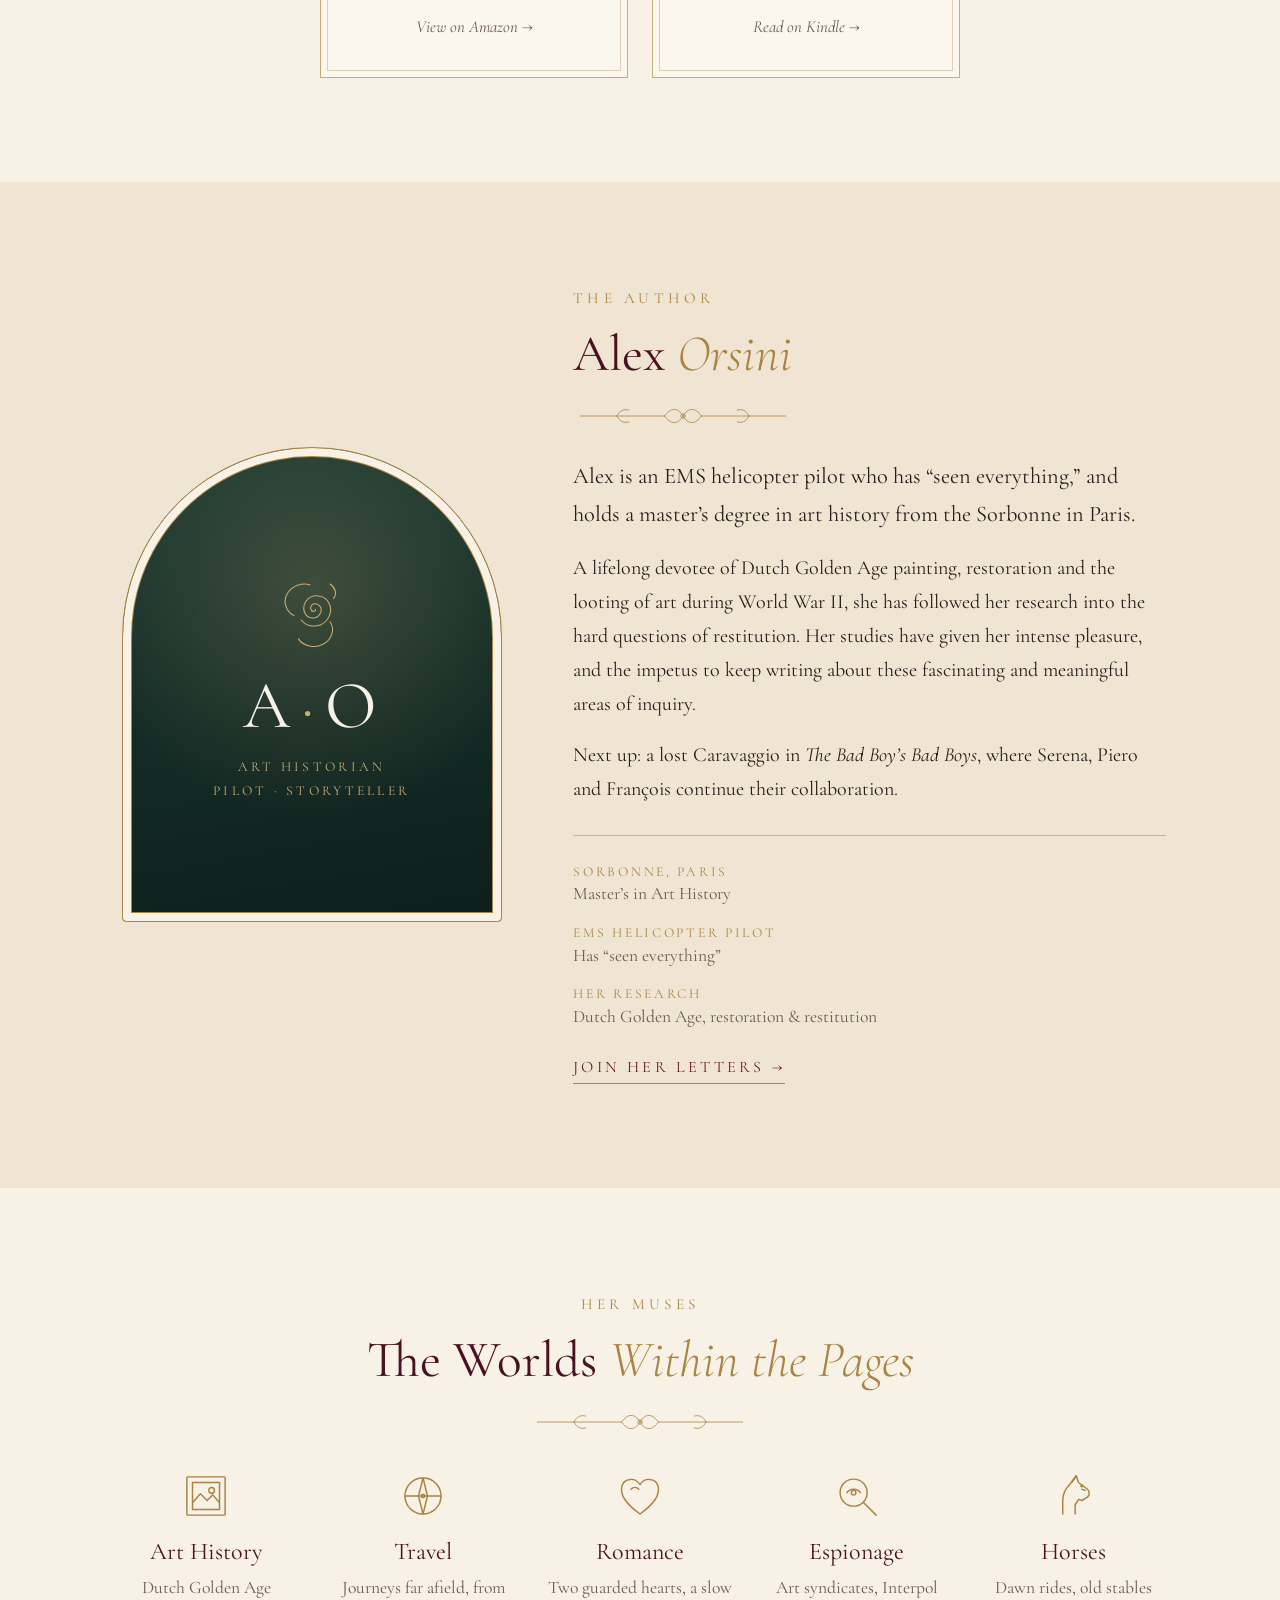
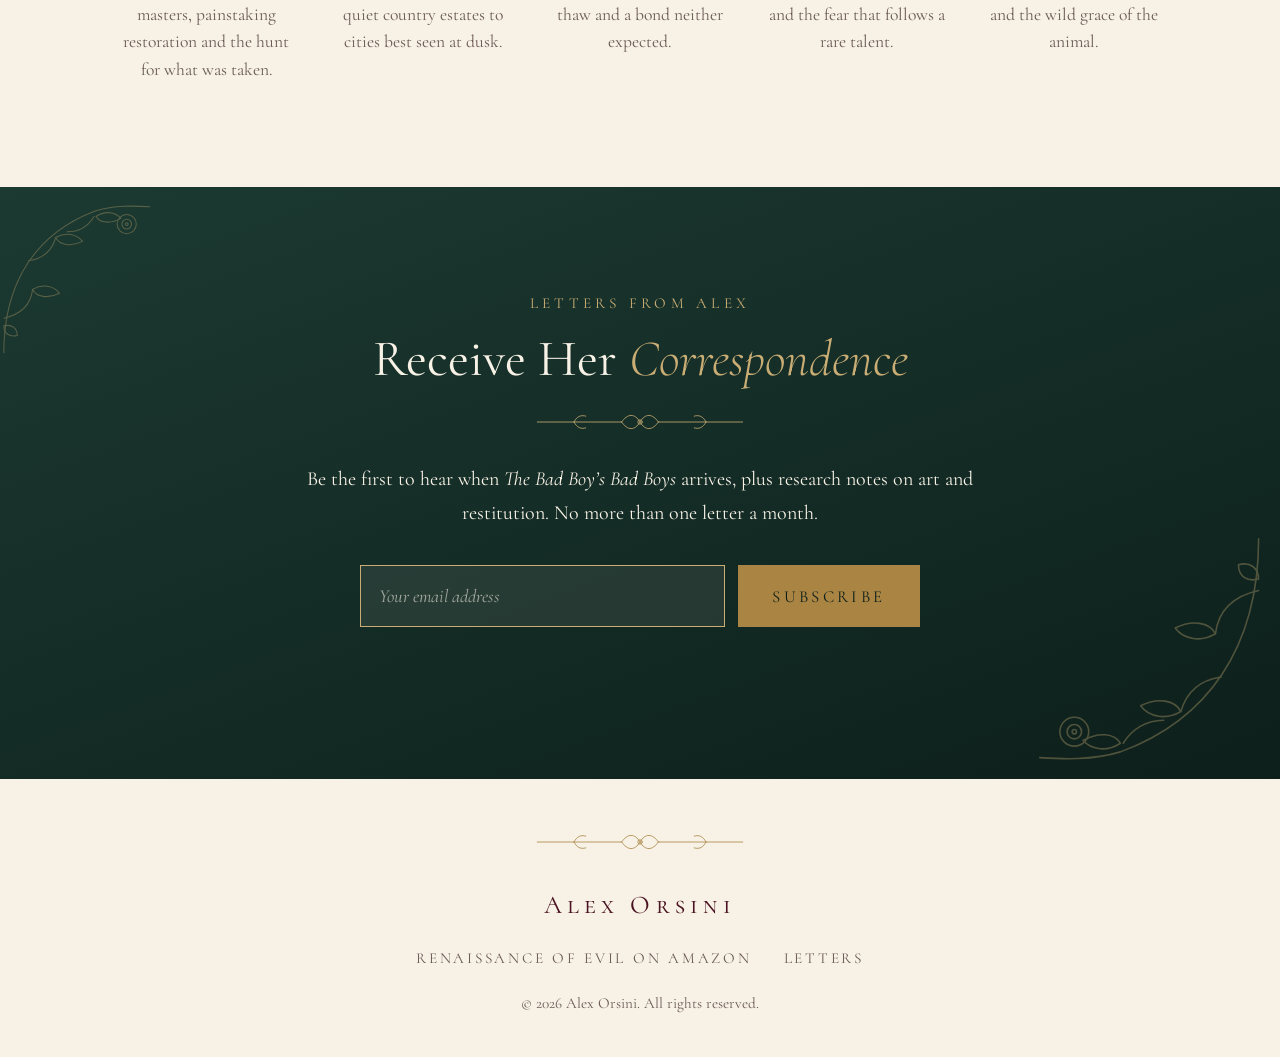
==== commit 64443c07: "Use real cover, replace author portrait with monogram and credentials, match dark sections to cover " ====
--- a/book-landing/index.html
+++ b/book-landing/index.html
@@ -8,6 +8,7 @@
 <meta property="og:title" content="Alex Orsini — Renaissance of Evil">
 <meta property="og:description" content="Two haunted souls, a restorer of looted masterpieces and an art syndicate that will not let go.">
 <meta property="og:type" content="website">
+<meta property="og:image" content="images/roe-front.jpg">
 <link rel="preconnect" href="https://fonts.googleapis.com">
 <link rel="preconnect" href="https://fonts.gstatic.com" crossorigin>
 <link href="https://fonts.googleapis.com/css2?family=Cormorant+Garamond:ital,wght@0,300;0,400;0,500;0,600;1,300;1,400;1,500&family=Cormorant+SC:wght@400;500;600&display=swap" rel="stylesheet">
@@ -95,13 +96,8 @@
 
   <div class="hero-book reveal">
     <div class="book" id="cover">
-      <!-- Drop the real cover at images/cover.jpg; the typeset cover below shows until then. -->
-      <img src="images/cover.jpg" alt="Cover of Renaissance of Evil by Alex Orsini" onerror="this.remove()">
-      <div class="cover-fallback" aria-hidden="true">
-        <svg class="cover-rose"><use href="#rose"/></svg>
-        <span class="cover-title">Renaissance<br><em>of</em> Evil</span>
-        <span class="cover-author">Alex Orsini</span>
-      </div>
+      <img src="images/roe-front.jpg" alt="Cover of Renaissance of Evil by Alex Orsini" width="1000" height="1499">
+    </div>
     </div>
   </div>
 </section>
@@ -176,10 +172,10 @@
 <section class="section tinted" id="author">
   <div class="wrap about reveal">
     <div class="portrait">
-      <div class="portrait-frame">
-        <!-- Drop a photo at images/alex.jpg -->
-        <img src="images/alex.jpg" alt="Portrait of Alex Orsini" onerror="this.remove()">
-        <svg class="portrait-fallback" aria-hidden="true"><use href="#rose"/></svg>
+      <div class="portrait-frame" aria-hidden="true">
+        <svg class="portrait-rose"><use href="#rose"/></svg>
+        <span class="monogram">A<i>&middot;</i>O</span>
+        <span class="portrait-caption">Art Historian<br>Pilot &middot; Storyteller</span>
       </div>
     </div>
     <div class="about-text">
@@ -189,6 +185,11 @@
       <p class="lead">Alex is an EMS helicopter pilot who has &ldquo;seen everything,&rdquo; and holds a master&rsquo;s degree in art history from the Sorbonne in Paris.</p>
       <p>A lifelong devotee of Dutch Golden Age painting, restoration and the looting of art during World War II, she has followed her research into the hard questions of restitution. Her studies have given her intense pleasure, and the impetus to keep writing about these fascinating and meaningful areas of inquiry.</p>
       <p>Next up: a lost Caravaggio in <em>The Bad Boy&rsquo;s Bad Boys</em>, where Serena, Piero and Fran&ccedil;ois continue their collaboration.</p>
+      <ul class="creds">
+        <li><span>Sorbonne, Paris</span>Master&rsquo;s in Art History</li>
+        <li><span>EMS Helicopter Pilot</span>Has &ldquo;seen everything&rdquo;</li>
+        <li><span>Her Research</span>Dutch Golden Age, restoration &amp; restitution</li>
+      </ul>
       <a href="#letters" class="link">Join her letters &rarr;</a>
     </div>
   </div>
--- a/book-landing/style.css
+++ b/book-landing/style.css
@@ -8,6 +8,8 @@
   --gold: #a98443;
   --gold-soft: #c9ad74;
   --sage: #6f7c62;
+  --forest: #0d1f1b;
+  --forest-2: #1c3a32;
   --serif: 'Cormorant Garamond', 'Garamond', 'Times New Roman', serif;
   --caps: 'Cormorant SC', 'Cormorant Garamond', serif;
 }
@@ -176,8 +178,8 @@
   color: var(--ivory);
   background:
     radial-gradient(circle at 50% 38%, rgba(201,173,116,.28), transparent 60%),
-    linear-gradient(160deg, var(--wine) 0%, var(--wine-deep) 100%);
-  border: 8px solid var(--wine-deep);
+    linear-gradient(160deg, var(--forest-2) 0%, var(--forest) 100%);
+  border: 8px solid var(--forest);
   box-shadow: inset 0 0 0 1px var(--gold);
 }
 .cover-rose { width: 120px; height: 120px; color: var(--gold-soft); }
@@ -235,10 +237,21 @@
   border-radius: 190px 190px 4px 4px;   /* arched, like a niche or window */
   border: 1px solid var(--gold);
   padding: 10px;
-  background: linear-gradient(180deg, #f3e8d0, #e6d6b6);
-}
-.portrait-frame img { position: relative; z-index: 1; width: 100%; height: 100%; object-fit: cover; border-radius: 180px 180px 2px 2px; }
-.portrait-fallback { position: absolute; inset: 0; margin: auto; width: 55%; height: 55%; color: var(--gold); opacity: .8; }
+  display: flex; flex-direction: column; align-items: center; justify-content: center; gap: 1rem;
+  text-align: center;
+  color: var(--ivory);
+  background:
+    radial-gradient(circle at 50% 30%, rgba(201,173,116,.22), transparent 60%),
+    linear-gradient(170deg, var(--forest-2), var(--forest));
+  box-shadow: inset 0 0 0 8px var(--ivory), inset 0 0 0 9px var(--gold);
+}
+.portrait-rose { width: 90px; height: 90px; color: var(--gold-soft); }
+.monogram { font-size: 4.2rem; line-height: 1; letter-spacing: .06em; color: var(--ivory); }
+.monogram i { color: var(--gold-soft); font-weight: 300; padding: 0 .1em; }
+.portrait-caption { font-family: var(--caps); letter-spacing: .24em; text-transform: uppercase; font-size: .85rem; line-height: 1.8; color: var(--gold-soft); }
+.creds { list-style: none; display: grid; gap: 1rem; margin-top: 1.8rem; padding-top: 1.6rem; border-top: 1px solid rgba(169, 132, 67, .5); }
+.creds li { font-size: 1.1rem; color: var(--muted); line-height: 1.4; }
+.creds span { display: block; font-family: var(--caps); letter-spacing: .2em; text-transform: uppercase; font-size: .85rem; color: var(--gold); margin-bottom: .1rem; }
 .link { display: inline-block; margin-top: 1.5rem; font-family: var(--caps); letter-spacing: .2em; text-transform: uppercase; font-size: 1rem; color: var(--wine); text-decoration: none; border-bottom: 1px solid var(--gold); padding-bottom: 2px; }
 .link:hover { color: var(--wine-deep); }
 
@@ -250,7 +263,7 @@
 
 /* ---------- Newsletter ---------- */
 .letters {
-  background: linear-gradient(160deg, var(--wine) 0%, var(--wine-deep) 100%);
+  background: linear-gradient(160deg, var(--forest-2) 0%, var(--forest) 100%);
   color: var(--ivory);
   overflow: hidden;
 }
@@ -270,7 +283,7 @@
 }
 .signup input::placeholder { color: rgba(247, 241, 230, .6); font-style: italic; }
 .signup input:focus { outline: 2px solid var(--gold-soft); outline-offset: 2px; }
-.letters .btn-solid { background: var(--gold); border-color: var(--gold); color: var(--wine-deep); }
+.letters .btn-solid { background: var(--gold); border-color: var(--gold); color: var(--forest); }
 .letters .btn-solid:hover, .letters .btn-solid:focus-visible { background: var(--gold-soft); border-color: var(--gold-soft); }
 .form-msg { min-height: 1.6em; margin-top: 1rem !important; font-style: italic; color: var(--gold-soft); }
 
